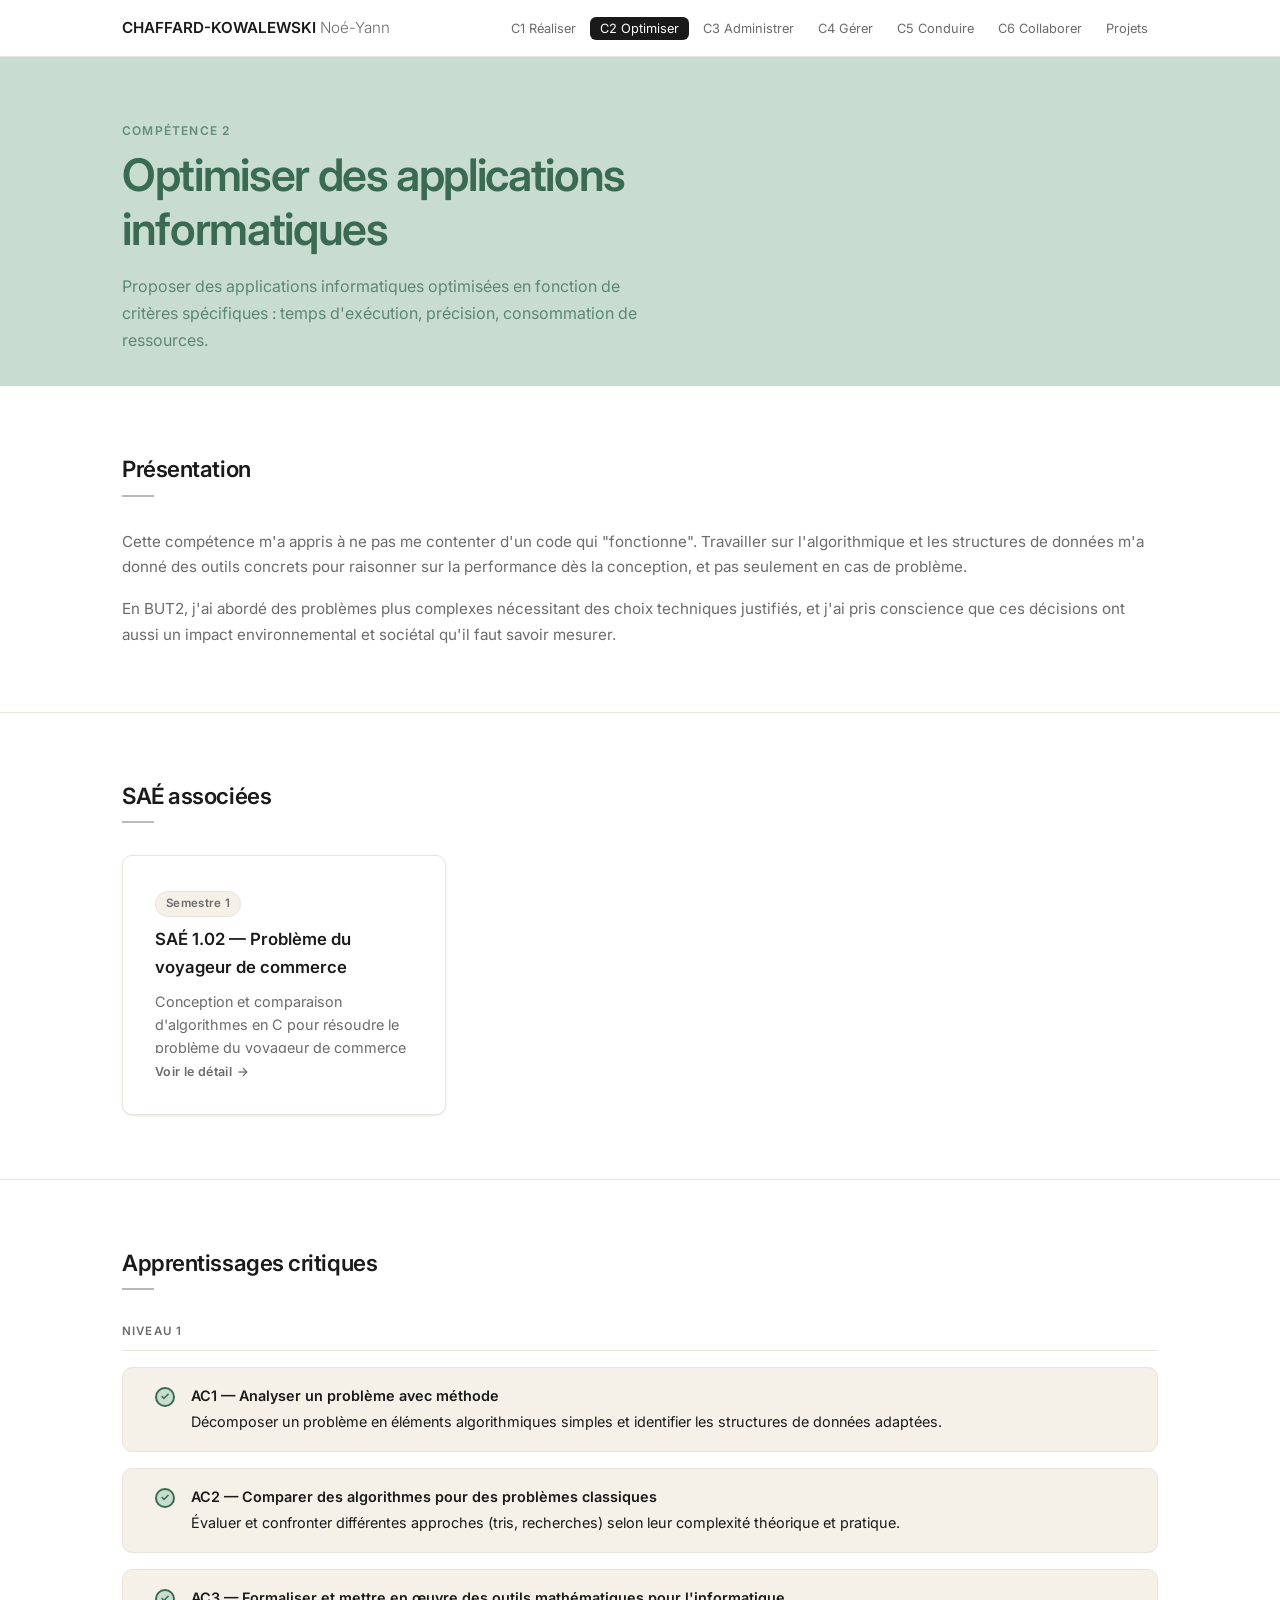
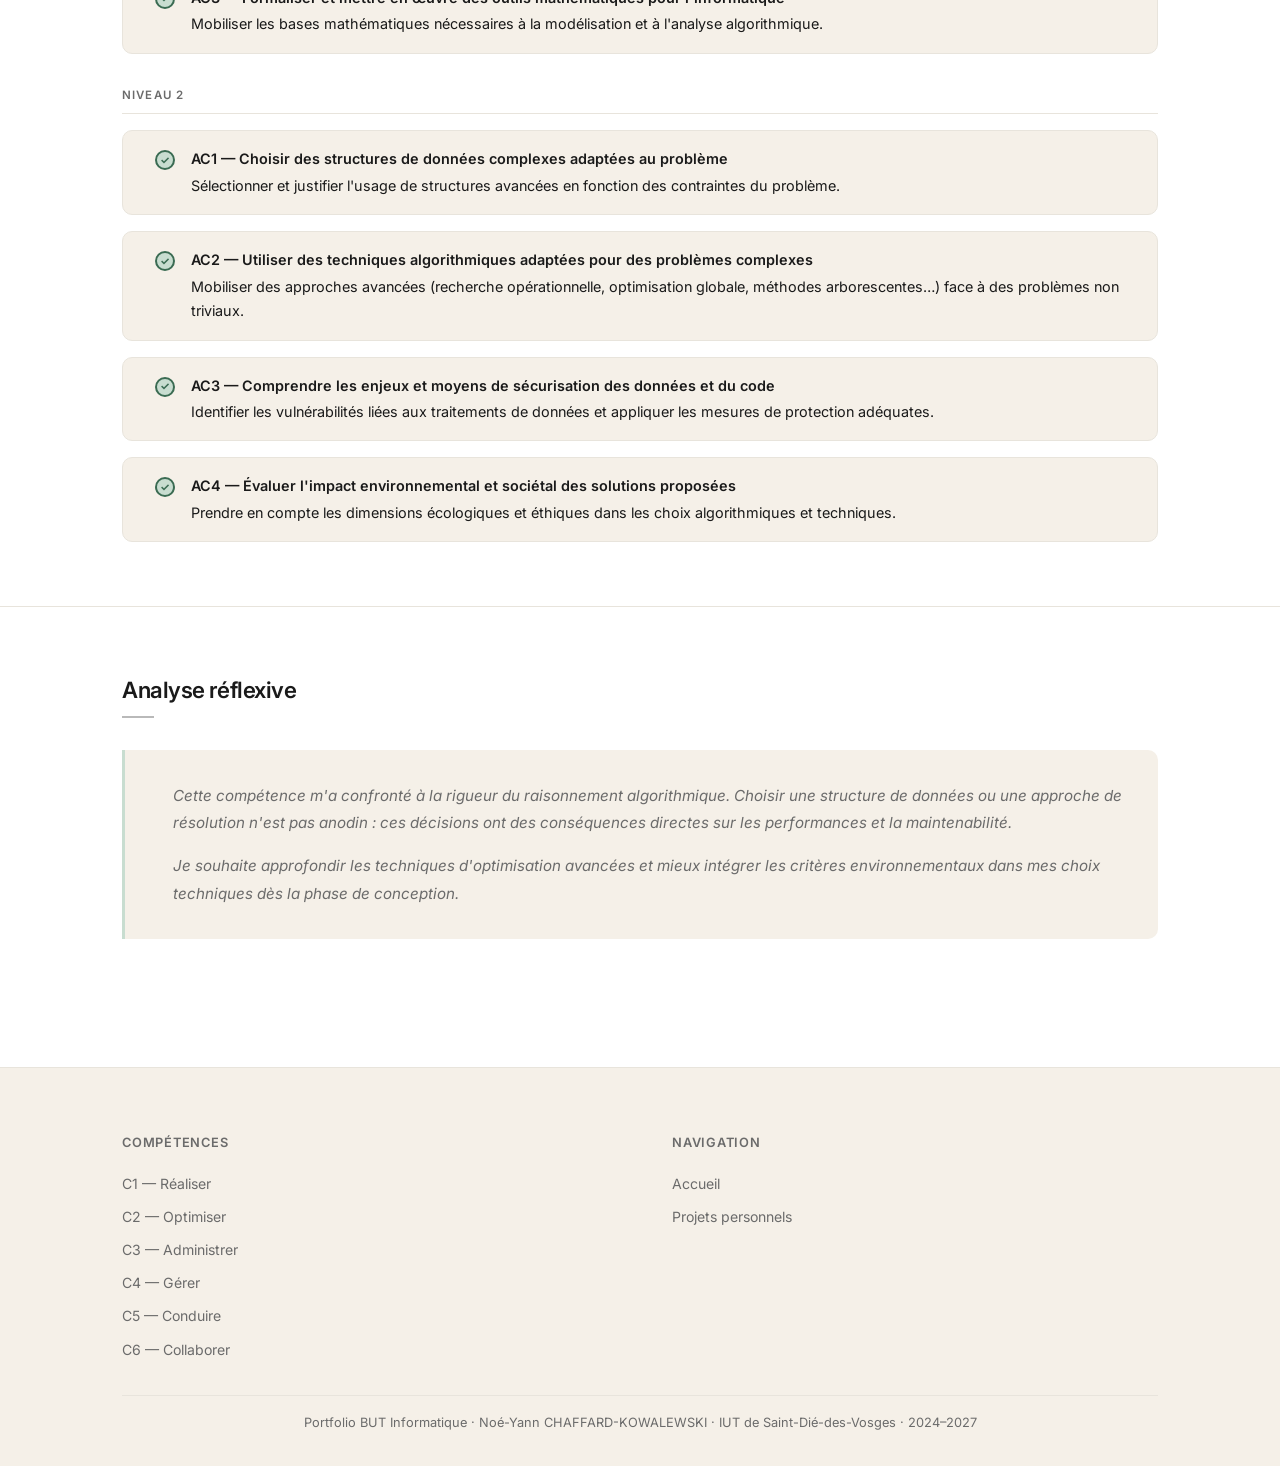
==== c2-optimiser.html @ 978c8ef3 "ajout des fichiers du site" ====
﻿<!DOCTYPE html>
<html lang="fr">
<head>
  <meta charset="UTF-8" />
  <meta name="viewport" content="width=device-width, initial-scale=1.0" />
  <title>C2 — Optimiser · Portfolio BUT Informatique</title>
  <link rel="stylesheet" href="style.css" />
  <style>
    /* Couleurs propres à la compétence 2 — Vert sauge */
    .competence-banner { --banner-color: var(--color-c2); --banner-dark: var(--color-c2-dark); }
    .ac-item__check    { background: var(--color-c2); border-color: var(--color-c2-dark); }
    .ac-item__check::after { color: var(--color-c2-dark); }
    .reflexive-quote   { --quote-color: var(--color-c2); }
  </style>
</head>

<body>

  <!-- ══ NAVBAR ══ -->
  <header>
    <nav class="navbar" aria-label="Navigation principale">
      <div class="container navbar__inner">
        <a href="index.html" class="navbar__logo">CHAFFARD-KOWALEWSKI <span>Noé-Yann</span></a>

        <button class="navbar__toggle" aria-label="Ouvrir le menu" aria-expanded="false">
          <span></span><span></span><span></span>
        </button>

        <ul class="navbar__links" role="list">
          <li><a href="c1-realiser.html">C1 Réaliser</a></li>
          <li><a href="c2-optimiser.html">C2 Optimiser</a></li>
          <li><a href="c3-administrer.html">C3 Administrer</a></li>
          <li><a href="c4-gerer.html">C4 Gérer</a></li>
          <li><a href="c5-conduire.html">C5 Conduire</a></li>
          <li><a href="c6-collaborer.html">C6 Collaborer</a></li>
          <li><a href="projets.html">Projets</a></li>
        </ul>
      </div>
    </nav>
  </header>

  <!-- ══ CONTENU PRINCIPAL ══ -->
  <main class="page-content">

    <!-- ── Bannière ── -->
    <div class="competence-banner">
      <div class="container">
        <p class="competence-banner__label">Compétence 2</p>
        <h1 class="competence-banner__title">Optimiser des applications informatiques</h1>
        <p class="competence-banner__subtitle">
          Proposer des applications informatiques optimisées en fonction de critères
          spécifiques : temps d'exécution, précision, consommation de ressources.
        </p>
      </div>
    </div>

    <!-- ── Présentation ── -->
    <section class="section">
      <div class="container">
        <h2 class="section-title">Présentation</h2>

        <p style="margin-bottom: 1rem; color: var(--color-text-mute); font-size: 0.95rem;">
          Cette compétence m'a appris à ne pas me contenter d'un code qui "fonctionne".
          Travailler sur l'algorithmique et les structures de données m'a donné des outils
          concrets pour raisonner sur la performance dès la conception, et pas seulement
          en cas de problème.
        </p>
        <p style="color: var(--color-text-mute); font-size: 0.95rem;">
          En BUT2, j'ai abordé des problèmes plus complexes nécessitant des choix techniques
          justifiés, et j'ai pris conscience que ces décisions ont aussi un impact
          environnemental et sociétal qu'il faut savoir mesurer.
        </p>
      </div>
    </section>

    <!-- ── SAÉ associées ── -->
    <section class="section">
      <div class="container">
        <h2 class="section-title">SAÉ associées</h2>

        <div class="sae-grid">

          <article class="sae-card"
            data-title="SAÉ 1.02 — Problème du voyageur de commerce"
            data-semester="Semestre 1"
            data-desc="<p>Conception et comparaison d'algorithmes en C pour résoudre le problème du voyageur de commerce : trouver le chemin le plus court passant par huit villes en minimisant distance et consommation d'énergie. Réalisé en binôme.</p>"
            data-detail="<p>La SAÉ demandait d'implémenter deux approches algorithmiques — une version non récursive puis une version récursive — pour résoudre le même problème. Elle mobilisait l'initiation au développement, l'intro architecture, l'intro système ainsi que les maths discrètes et outils fondamentaux pour les formules de calcul de distance. Par manque de temps, les dernières questions n'ont pas pu être traitées de façon exhaustive.</p>"
            data-traces='[{"icon":"💻","title":"Trace 1 — Extrait du code source (C)","desc":"Portion du code implémentant les algorithmes de résolution.","file":"traces/trace-1.02.1.png"},{"icon":"🖥️","title":"Trace 2 — Aperçu de l&apos;exécution","desc":"Capture du terminal montrant le résultat du programme.","file":"traces/trace-1.02.2.png"}]'>
            <div class="sae-card__semester">
              <span class="tag">Semestre 1</span>
            </div>
            <h3 class="sae-card__title">SAÉ 1.02 — Problème du voyageur de commerce</h3>
            <p class="sae-card__desc">
              Conception et comparaison d'algorithmes en C pour résoudre le problème du
              voyageur de commerce : trouver le chemin le plus court passant par huit villes
              en minimisant distance et consommation d'énergie. Réalisé en binôme.
            </p>
            <span class="sae-card__cta" aria-hidden="true">Voir le détail <span class="sae-card__cta-arrow">→</span></span>
          </article>

        </div>
      </div>
    </section>

    <!-- ── Apprentissages critiques ── -->
    <section class="section">
      <div class="container">
        <h2 class="section-title">Apprentissages critiques</h2>

        <!-- ── Niveau 1 ── -->
        <div class="ac-year-block">
          <p class="ac-year-label">Niveau 1</p>
          <ul class="ac-list">

            <li class="ac-item">
              <span class="ac-item__check" aria-hidden="true"></span>
              <div class="ac-item__text">
                <strong>AC1 — Analyser un problème avec méthode</strong>
                Décomposer un problème en éléments algorithmiques simples et identifier les structures de données adaptées.
              </div>
            </li>

            <li class="ac-item">
              <span class="ac-item__check" aria-hidden="true"></span>
              <div class="ac-item__text">
                <strong>AC2 — Comparer des algorithmes pour des problèmes classiques</strong>
                Évaluer et confronter différentes approches (tris, recherches) selon leur complexité théorique et pratique.
              </div>
            </li>

            <li class="ac-item">
              <span class="ac-item__check" aria-hidden="true"></span>
              <div class="ac-item__text">
                <strong>AC3 — Formaliser et mettre en œuvre des outils mathématiques pour l'informatique</strong>
                Mobiliser les bases mathématiques nécessaires à la modélisation et à l'analyse algorithmique.
              </div>
            </li>

          </ul>
        </div>

        <!-- ── Niveau 2 ── -->
        <div class="ac-year-block">
          <p class="ac-year-label">Niveau 2</p>
          <ul class="ac-list">

            <li class="ac-item">
              <span class="ac-item__check" aria-hidden="true"></span>
              <div class="ac-item__text">
                <strong>AC1 — Choisir des structures de données complexes adaptées au problème</strong>
                Sélectionner et justifier l'usage de structures avancées en fonction des contraintes du problème.
              </div>
            </li>

            <li class="ac-item">
              <span class="ac-item__check" aria-hidden="true"></span>
              <div class="ac-item__text">
                <strong>AC2 — Utiliser des techniques algorithmiques adaptées pour des problèmes complexes</strong>
                Mobiliser des approches avancées (recherche opérationnelle, optimisation globale, méthodes arborescentes…) face à des problèmes non triviaux.
              </div>
            </li>

            <li class="ac-item">
              <span class="ac-item__check" aria-hidden="true"></span>
              <div class="ac-item__text">
                <strong>AC3 — Comprendre les enjeux et moyens de sécurisation des données et du code</strong>
                Identifier les vulnérabilités liées aux traitements de données et appliquer les mesures de protection adéquates.
              </div>
            </li>

            <li class="ac-item">
              <span class="ac-item__check" aria-hidden="true"></span>
              <div class="ac-item__text">
                <strong>AC4 — Évaluer l'impact environnemental et sociétal des solutions proposées</strong>
                Prendre en compte les dimensions écologiques et éthiques dans les choix algorithmiques et techniques.
              </div>
            </li>

          </ul>
        </div>
      </div>
    </section>

    <!-- ── Analyse réflexive ── -->
    <section class="section">
      <div class="container">
        <h2 class="section-title">Analyse réflexive</h2>

        <blockquote class="reflexive-quote">
          <p>
            Cette compétence m'a confronté à la rigueur du raisonnement algorithmique.
            Choisir une structure de données ou une approche de résolution n'est pas anodin :
            ces décisions ont des conséquences directes sur les performances et la maintenabilité.
          </p>
          <p>
            Je souhaite approfondir les techniques d'optimisation avancées et mieux intégrer
            les critères environnementaux dans mes choix techniques dès la phase de conception.
          </p>
        </blockquote>
      </div>
    </section>

  </main>

  <!-- ══ FOOTER ══ -->
  <footer class="footer">
    <div class="container">
      <div class="footer__inner">
        <div>
          <p class="footer__block-title">Compétences</p>
          <ul class="footer__links">
            <li><a href="c1-realiser.html">C1 — Réaliser</a></li>
            <li><a href="c2-optimiser.html">C2 — Optimiser</a></li>
            <li><a href="c3-administrer.html">C3 — Administrer</a></li>
            <li><a href="c4-gerer.html">C4 — Gérer</a></li>
            <li><a href="c5-conduire.html">C5 — Conduire</a></li>
            <li><a href="c6-collaborer.html">C6 — Collaborer</a></li>
          </ul>
        </div>
        <div>
          <p class="footer__block-title">Navigation</p>
          <ul class="footer__links">
            <li><a href="index.html">Accueil</a></li>
            <li><a href="projets.html">Projets personnels</a></li>
          </ul>
        </div>
      </div>
      <p class="footer__copy">Portfolio BUT Informatique · Noé-Yann CHAFFARD-KOWALEWSKI · IUT de Saint-Dié-des-Vosges · 2024–2027</p>
    </div>
  </footer>

  <div id="sae-modal-overlay" class="modal-overlay" role="dialog" aria-modal="true" aria-labelledby="modal-title">
    <div class="modal">
      <div class="modal__header">
        <div class="modal__header-text">
          <div class="modal__semester"></div>
          <h2 class="modal__title" id="modal-title"></h2>
        </div>
        <button class="modal__close" aria-label="Fermer">✕</button>
      </div>
      <div class="modal__body">
        <div>
          <p class="modal__section-label">Présentation</p>
          <div class="modal__text modal__desc"></div>
        </div>
        <div>
          <p class="modal__section-label">Détail &amp; contexte</p>
          <div class="modal__text modal__detail"></div>
        </div>
        <hr class="modal__traces-sep" />
        <div>
          <p class="modal__section-label">Traces &amp; réalisations</p>
          <div class="modal__traces"></div>
        </div>
      </div>
    </div>
  </div>

  <script src="main.js"></script>
</body>
</html>
---- style.css ----
/* ============================================================
   PORTFOLIO BUT INFORMATIQUE — Feuille de styles globale
   Importée dans toutes les pages HTML
   ============================================================ */

/* ── Google Fonts ── */
@import url('https://fonts.googleapis.com/css2?family=Inter:wght@300;400;600&display=swap');

/* ── Variables CSS ── */
:root {
  /* Couleurs de base */
  --color-bg:        #FFFFFF;
  --color-bg-soft:   #F5F0E8;
  --color-text:      #1A1A1A;
  --color-text-mute: #6B6B6B;
  --color-border:    #E8E4DC;

  /* Accents pastel par compétence */
  --color-c1: #C8D8E8; /* bleu poudré   — Réaliser     */
  --color-c2: #C8DDD0; /* vert sauge    — Optimiser    */
  --color-c3: #E8D8C8; /* pêche doux    — Administrer  */
  --color-c4: #D8C8E8; /* lavande       — Gérer        */
  --color-c5: #E8E0C8; /* sable chaud   — Conduire     */
  --color-c6: #E8D0D0; /* rose poudré   — Collaborer   */
  --color-proj: #D0E8E4; /* turquoise doux — Projets   */

  /* Variantes foncées pour texte sur pastel */
  --color-c1-dark: #3A5C7A;
  --color-c2-dark: #3A6B52;
  --color-c3-dark: #7A5A3A;
  --color-c4-dark: #5A3A7A;
  --color-c5-dark: #7A6A3A;
  --color-c6-dark: #7A3A3A;
  --color-proj-dark: #2A6B60;

  /* Typographie */
  --font-main: 'Inter', system-ui, sans-serif;
  --font-weight-light:   300;
  --font-weight-regular: 400;
  --font-weight-semi:    600;

  /* Espacements */
  --space-xs:  0.25rem;
  --space-sm:  0.5rem;
  --space-md:  1rem;
  --space-lg:  2rem;
  --space-xl:  4rem;

  /* Effets */
  --radius-sm:  6px;
  --radius-md:  10px;
  --radius-lg:  16px;
  --shadow-sm:  0 1px 3px rgba(0,0,0,0.06), 0 1px 2px rgba(0,0,0,0.04);
  --shadow-md:  0 4px 12px rgba(0,0,0,0.08);
  --shadow-lg:  0 8px 24px rgba(0,0,0,0.10);
  --transition: 0.2s ease;
}

/* ── Reset & base ── */
*, *::before, *::after { box-sizing: border-box; margin: 0; padding: 0; }

html { scroll-behavior: smooth; }

body {
  font-family: var(--font-main);
  font-weight: var(--font-weight-regular);
  font-size: 1rem;
  line-height: 1.7;
  color: var(--color-text);
  background: var(--color-bg);
}

img { display: block; max-width: 100%; }

a { color: inherit; text-decoration: none; }

ul { list-style: none; }

/* ── Utilitaires ── */
.container {
  width: 100%;
  max-width: 1100px;
  margin: 0 auto;
  padding: 0 var(--space-lg);
}

.section {
  padding: var(--space-xl) 0;
}

.section + .section {
  border-top: 1px solid var(--color-border);
}

.section-title {
  font-size: 1.4rem;
  font-weight: var(--font-weight-semi);
  letter-spacing: -0.02em;
  margin-bottom: var(--space-lg);
  color: var(--color-text);
}

.section-title::after {
  content: '';
  display: block;
  width: 32px;
  height: 2px;
  background: currentColor;
  opacity: 0.3;
  margin-top: 6px;
}

.tag {
  display: inline-block;
  padding: 2px 10px;
  border-radius: 20px;
  font-size: 0.72rem;
  font-weight: var(--font-weight-semi);
  letter-spacing: 0.03em;
  background: var(--color-bg-soft);
  color: var(--color-text-mute);
  border: 1px solid var(--color-border);
}

/* ── Fade-in animation (géré aussi par main.js) ── */
@keyframes fadeInUp {
  from { opacity: 0; transform: translateY(16px); }
  to   { opacity: 1; transform: translateY(0); }
}

.page-content {
  animation: fadeInUp 0.3s ease both;
}

/* ============================================================
   NAVBAR (pages compétences / projets)
   ============================================================ */
.navbar {
  position: sticky;
  top: 0;
  z-index: 100;
  background: rgba(255,255,255,0.92);
  backdrop-filter: blur(8px);
  border-bottom: 1px solid var(--color-border);
}

.navbar__inner {
  display: flex;
  align-items: center;
  justify-content: space-between;
  height: 56px;
  gap: var(--space-md);
}

.navbar__logo {
  font-weight: var(--font-weight-semi);
  font-size: 0.95rem;
  white-space: nowrap;
  color: var(--color-text);
  text-decoration: none;
  flex-shrink: 0;
}

.navbar__logo span {
  color: var(--color-text-mute);
  font-weight: var(--font-weight-light);
}

.navbar__links {
  display: flex;
  align-items: center;
  gap: 4px;
  overflow-x: auto;
  scrollbar-width: none;
  flex-wrap: nowrap;
}

.navbar__links::-webkit-scrollbar { display: none; }

.navbar__links a {
  font-size: 0.8rem;
  font-weight: var(--font-weight-regular);
  padding: 4px 10px;
  border-radius: var(--radius-sm);
  color: var(--color-text-mute);
  white-space: nowrap;
  transition: background var(--transition), color var(--transition);
}

.navbar__links a:hover {
  background: var(--color-bg-soft);
  color: var(--color-text);
}

.navbar__links a.active {
  background: var(--color-text);
  color: var(--color-bg);
}

/* ── Hamburger mobile ── */
.navbar__toggle {
  display: none;
  background: none;
  border: none;
  cursor: pointer;
  padding: 4px;
  flex-shrink: 0;
}

.navbar__toggle span {
  display: block;
  width: 20px;
  height: 2px;
  background: var(--color-text);
  margin: 4px 0;
  transition: var(--transition);
}

/* ============================================================
   BANNIÈRE DE COMPÉTENCE
   ============================================================ */
.competence-banner {
  padding: var(--space-xl) 0 var(--space-lg);
  background: var(--banner-color, var(--color-bg-soft));
}

.competence-banner__label {
  font-size: 0.75rem;
  font-weight: var(--font-weight-semi);
  letter-spacing: 0.1em;
  text-transform: uppercase;
  color: var(--banner-dark, var(--color-text-mute));
  margin-bottom: var(--space-sm);
  opacity: 0.7;
}

.competence-banner__title {
  font-size: clamp(1.6rem, 4vw, 2.8rem);
  font-weight: var(--font-weight-semi);
  letter-spacing: -0.03em;
  line-height: 1.2;
  color: var(--banner-dark, var(--color-text));
  max-width: 680px;
}

.competence-banner__subtitle {
  margin-top: var(--space-md);
  font-size: 1rem;
  color: var(--banner-dark, var(--color-text-mute));
  opacity: 0.75;
  max-width: 520px;
}

/* ============================================================
   CARTES SAÉ
   ============================================================ */
.sae-grid {
  display: grid;
  grid-template-columns: repeat(auto-fill, minmax(280px, 1fr));
  gap: var(--space-lg);
}

.sae-card {
  background: var(--color-bg);
  border: 1px solid var(--color-border);
  border-radius: var(--radius-md);
  padding: var(--space-lg);
  box-shadow: var(--shadow-sm);
  transition: box-shadow var(--transition), transform var(--transition);
  display: flex;
  flex-direction: column;
  height: 260px;
}

.sae-card:hover {
  box-shadow: var(--shadow-md);
  transform: translateY(-2px);
}

.sae-card__semester {
  margin-bottom: var(--space-sm);
  flex-shrink: 0;
}

.sae-card__title {
  font-size: 1.05rem;
  font-weight: var(--font-weight-semi);
  margin-bottom: var(--space-sm);
  flex-shrink: 0;
  display: -webkit-box;
  -webkit-line-clamp: 2;
  -webkit-box-orient: vertical;
  overflow: hidden;
}

.sae-card__desc {
  font-size: 0.9rem;
  color: var(--color-text-mute);
  line-height: 1.6;
  flex: 1;
  overflow: hidden;
  display: -webkit-box;
  -webkit-line-clamp: 4;
  -webkit-box-orient: vertical;
}

/* ============================================================
   APPRENTISSAGES CRITIQUES
   ============================================================ */
.ac-year-block {
  display: flex;
  flex-direction: column;
  gap: var(--space-md);
}

.ac-year-block + .ac-year-block {
  margin-top: var(--space-lg);
}

.ac-year-label {
  font-size: 0.72rem;
  font-weight: var(--font-weight-semi);
  letter-spacing: 0.1em;
  text-transform: uppercase;
  color: var(--color-text-mute);
  padding-bottom: var(--space-sm);
  border-bottom: 1px solid var(--color-border);
}

.ac-list {
  display: flex;
  flex-direction: column;
  gap: var(--space-md);
}

.ac-item {
  display: flex;
  align-items: flex-start;
  gap: var(--space-md);
  padding: var(--space-md) var(--space-lg);
  background: var(--color-bg-soft);
  border-radius: var(--radius-md);
  border: 1px solid var(--color-border);
}

.ac-item__check {
  width: 20px;
  height: 20px;
  border-radius: 50%;
  background: var(--check-color, #C8D8E8);
  border: 2px solid var(--check-dark, #3A5C7A);
  flex-shrink: 0;
  margin-top: 3px;
  display: flex;
  align-items: center;
  justify-content: center;
}

.ac-item__check::after {
  content: '✓';
  font-size: 11px;
  color: var(--check-dark, #3A5C7A);
  font-weight: 700;
}

.ac-item__text {
  font-size: 0.9rem;
  color: var(--color-text);
}

.ac-item__text strong {
  display: block;
  font-weight: var(--font-weight-semi);
  margin-bottom: 2px;
}

/* ============================================================
   TRACES & RÉALISATIONS
   ============================================================ */
.traces-grid {
  display: grid;
  grid-template-columns: repeat(auto-fill, minmax(260px, 1fr));
  gap: var(--space-lg);
}

.trace-block {
  border: 1px solid var(--color-border);
  border-radius: var(--radius-md);
  padding: var(--space-lg);
  display: flex;
  flex-direction: column;
  gap: var(--space-sm);
  background: var(--color-bg);
  box-shadow: var(--shadow-sm);
  transition: box-shadow var(--transition), transform var(--transition);
}

.trace-block:hover {
  box-shadow: var(--shadow-md);
  transform: translateY(-2px);
}

.trace-block__icon {
  font-size: 1.6rem;
  line-height: 1;
}

.trace-block__title {
  font-size: 0.95rem;
  font-weight: var(--font-weight-semi);
}

.trace-block__desc {
  font-size: 0.85rem;
  color: var(--color-text-mute);
}

/* ============================================================
   ANALYSE RÉFLEXIVE
   ============================================================ */
.reflexive-quote {
  border-left: 3px solid var(--quote-color, var(--color-border));
  padding: var(--space-lg) var(--space-lg) var(--space-lg) calc(var(--space-lg) + var(--space-md));
  background: var(--color-bg-soft);
  border-radius: 0 var(--radius-md) var(--radius-md) 0;
  font-size: 0.95rem;
  font-style: italic;
  color: var(--color-text-mute);
  line-height: 1.8;
}

.reflexive-quote p + p { margin-top: var(--space-md); }

/* ============================================================
   MODAL SAÉ
   ============================================================ */

/* Overlay sombre derrière la fenêtre */
.modal-overlay {
  position: fixed;
  inset: 0;
  background: rgba(20, 18, 15, 0.55);
  z-index: 200;
  display: flex;
  align-items: center;
  justify-content: center;
  padding: var(--space-lg);
  opacity: 0;
  visibility: hidden;
  transition: opacity 0.25s ease, visibility 0.25s ease;
}

.modal-overlay.is-open {
  opacity: 1;
  visibility: visible;
}

/* Fenêtre modale */
.modal {
  background: var(--color-bg);
  border-radius: var(--radius-lg);
  box-shadow: 0 24px 64px rgba(0,0,0,0.18);
  width: 100%;
  max-width: 620px;
  max-height: 88vh;
  overflow-y: auto;
  display: flex;
  flex-direction: column;
  transform: translateY(20px) scale(0.98);
  transition: transform 0.25s ease;
  scrollbar-width: thin;
  scrollbar-color: var(--color-border) transparent;
}

.modal-overlay.is-open .modal {
  transform: translateY(0) scale(1);
}

/* En-tête modal */
.modal__header {
  padding: var(--space-lg) var(--space-lg) var(--space-md);
  border-bottom: 1px solid var(--color-border);
  display: flex;
  align-items: flex-start;
  justify-content: space-between;
  gap: var(--space-md);
  position: sticky;
  top: 0;
  background: var(--color-bg);
  border-radius: var(--radius-lg) var(--radius-lg) 0 0;
  z-index: 1;
}

.modal__header-text { flex: 1; }

.modal__semester { margin-bottom: 6px; }

.modal__title {
  font-size: 1.1rem;
  font-weight: var(--font-weight-semi);
  letter-spacing: -0.01em;
  line-height: 1.3;
}

.modal__close {
  background: var(--color-bg-soft);
  border: 1px solid var(--color-border);
  border-radius: var(--radius-sm);
  width: 32px;
  height: 32px;
  cursor: pointer;
  display: flex;
  align-items: center;
  justify-content: center;
  flex-shrink: 0;
  font-size: 1rem;
  color: var(--color-text-mute);
  transition: background var(--transition), color var(--transition);
  line-height: 1;
}

.modal__close:hover {
  background: var(--color-text);
  color: var(--color-bg);
  border-color: var(--color-text);
}

/* Corps modal */
.modal__body {
  padding: var(--space-lg);
  display: flex;
  flex-direction: column;
  gap: var(--space-lg);
}

.modal__section-label {
  font-size: 0.72rem;
  font-weight: var(--font-weight-semi);
  letter-spacing: 0.08em;
  text-transform: uppercase;
  color: var(--color-text-mute);
  margin-bottom: var(--space-sm);
}

.modal__text {
  font-size: 0.92rem;
  color: var(--color-text-mute);
  line-height: 1.75;
}

.modal__text p + p { margin-top: 0.75rem; }

/* Séparateur traces */
.modal__traces-sep {
  border: none;
  border-top: 1px solid var(--color-border);
  margin: 0;
}

/* Grille de traces dans la modal */
.modal__traces {
  display: flex;
  flex-direction: column;
  gap: var(--space-md);
}

.modal__trace-item {
  display: flex;
  align-items: flex-start;
  gap: var(--space-md);
  padding: var(--space-md);
  background: var(--color-bg-soft);
  border: 1px solid var(--color-border);
  border-radius: var(--radius-md);
}

.modal__trace-item--link {
  cursor: pointer;
  transition: background var(--transition), border-color var(--transition);
}

.modal__trace-item--link:hover {
  background: var(--color-bg);
  border-color: var(--color-text-mute);
}

.modal__trace-open {
  font-size: 0.75rem;
  opacity: 0.5;
  margin-left: 4px;
}

.modal__trace-icon {
  font-size: 1.3rem;
  line-height: 1;
  flex-shrink: 0;
  margin-top: 2px;
}

.modal__trace-body {}

.modal__trace-title {
  font-size: 0.88rem;
  font-weight: var(--font-weight-semi);
  margin-bottom: 3px;
}

.modal__trace-desc {
  font-size: 0.83rem;
  color: var(--color-text-mute);
  line-height: 1.6;
}

/* Indicateur "cliquable" sur les cartes SAÉ */
.sae-card {
  cursor: pointer;
}

.sae-card__cta {
  display: inline-flex;
  align-items: center;
  gap: 5px;
  margin-top: auto;
  padding-top: var(--space-sm);
  flex-shrink: 0;
  font-size: 0.78rem;
  font-weight: var(--font-weight-semi);
  color: var(--color-text-mute);
  letter-spacing: 0.03em;
  transition: color var(--transition);
}

.sae-card:hover .sae-card__cta {
  color: var(--color-text);
}

.sae-card__cta-arrow {
  transition: transform var(--transition);
}

.sae-card:hover .sae-card__cta-arrow {
  transform: translateX(3px);
}

/* ============================================================
   FOOTER
   ============================================================ */
.footer {
  background: var(--color-bg-soft);
  border-top: 1px solid var(--color-border);
  padding: var(--space-xl) 0 var(--space-lg);
  margin-top: var(--space-xl);
}

.footer__inner {
  display: grid;
  grid-template-columns: 1fr 1fr;
  gap: var(--space-xl);
  margin-bottom: var(--space-lg);
}

.footer__block-title {
  font-size: 0.8rem;
  font-weight: var(--font-weight-semi);
  letter-spacing: 0.06em;
  text-transform: uppercase;
  color: var(--color-text-mute);
  margin-bottom: var(--space-md);
}

.footer__links {
  display: flex;
  flex-direction: column;
  gap: 6px;
}

.footer__links a {
  font-size: 0.88rem;
  color: var(--color-text-mute);
  transition: color var(--transition);
}

.footer__links a:hover { color: var(--color-text); }

.footer__copy {
  font-size: 0.8rem;
  color: var(--color-text-mute);
  border-top: 1px solid var(--color-border);
  padding-top: var(--space-md);
  text-align: center;
}

/* ============================================================
   PAGE D'ACCUEIL — Hero
   ============================================================ */
.hero {
  min-height: 100svh;
  display: flex;
  flex-direction: column;
  align-items: center;
  text-align: center;
  /* Pas de justify-content : les 3 zones gèrent leur propre position */
}

/* Zone HAUT */
.hero__top {
  display: flex;
  flex-direction: column;
  align-items: center;
  padding-top: 3rem;
  padding-left: var(--space-lg);
  padding-right: var(--space-lg);
}

.hero__eyebrow {
  font-size: 0.75rem;
  font-weight: var(--font-weight-semi);
  letter-spacing: 0.1em;
  text-transform: uppercase;
  color: var(--color-text-mute);
}

.hero__eyebrow-line {
  width: 120px;
  height: 1px;
  background: #E0D8CC;
  border: none;
  margin: 0.75rem auto 0;
}

/* Zone CENTRE */
.hero__center {
  flex: 1;
  display: flex;
  flex-direction: column;
  align-items: center;
  justify-content: center;
  padding: 0 var(--space-lg);
  gap: 0;
}

.hero__firstname {
  font-size: 4rem;
  font-weight: var(--font-weight-semi);
  letter-spacing: -0.03em;
  line-height: 1;
  color: var(--color-text);
}

.hero__subtitle {
  margin-top: 1rem;
  font-size: 1.05rem;
  font-weight: var(--font-weight-light);
  color: #666;
  letter-spacing: 0.02em;
}

/* Zone BAS */
.hero__bottom {
  display: flex;
  flex-direction: column;
  align-items: center;
  gap: 8px;
  padding-bottom: 2.5rem;
  padding-left: var(--space-lg);
  padding-right: var(--space-lg);
}

.hero__scroll {
  font-size: 1rem;
  color: var(--color-text-mute);
  letter-spacing: 0.15em;
  text-transform: uppercase;
  cursor: pointer;
}

.hero__scroll-arrow {
  font-size: 1.2rem;
  color: var(--color-text-mute);
  animation: bounce-arrow 1.8s ease-in-out infinite;
}

@keyframes bounce-arrow {
  0%, 100% { transform: translateY(0); }
  50%       { transform: translateY(5px); }
}

/* Filigrane */
.hero-watermark {
  position: absolute;
  top: 50%;
  left: 50%;
  transform: translateX(-50%) translateY(-50%);
  font-size: calc(100vw / 13.5);
  font-weight: 900;
  letter-spacing: -0.02em;
  color: #E8E0D0;
  opacity: 0.5;
  display: block;
  white-space: nowrap;
  overflow: hidden;
  max-width: 100vw;
  user-select: none;
  pointer-events: none;
  z-index: 0;
}

/* ============================================================
   PAGE D'ACCUEIL — Grille de navigation
   ============================================================ */
.nav-grid-section {
  background: var(--color-bg-soft);
  padding: var(--space-xl) 0;
}

.nav-grid {
  display: grid;
  grid-template-columns: repeat(3, 1fr);
  gap: var(--space-md);
}

.nav-card {
  background: var(--color-bg);
  border: 1px solid var(--color-border);
  border-radius: var(--radius-lg);
  padding: var(--space-lg);
  display: flex;
  flex-direction: column;
  gap: var(--space-sm);
  cursor: pointer;
  transition:
    box-shadow var(--transition),
    transform var(--transition),
    border-color var(--transition);
  text-decoration: none;
  color: var(--color-text);
}

.nav-card:hover {
  box-shadow: var(--shadow-lg);
  transform: translateY(-4px);
  border-color: transparent;
}

.nav-card--c1 { --card-accent: var(--color-c1); }
.nav-card--c2 { --card-accent: var(--color-c2); }
.nav-card--c3 { --card-accent: var(--color-c3); }
.nav-card--c4 { --card-accent: var(--color-c4); }
.nav-card--c5 { --card-accent: var(--color-c5); }
.nav-card--c6 { --card-accent: var(--color-c6); }
.nav-card--proj { --card-accent: var(--color-proj); }
.nav-card--placeholder { --card-accent: var(--color-bg-soft); cursor: default; }

.nav-card__icon-wrap {
  width: 48px;
  height: 48px;
  border-radius: var(--radius-md);
  background: var(--card-accent, var(--color-bg-soft));
  display: flex;
  align-items: center;
  justify-content: center;
  font-size: 1.4rem;
  transition: transform var(--transition);
}

.nav-card__icon-wrap svg {
  width: 22px;
  height: 22px;
  stroke: currentColor;
  stroke-width: 1.75;
  fill: none;
  color: var(--color-text-mute);
}

.nav-card:hover .nav-card__icon-wrap {
  transform: scale(1.08);
}

.nav-card__number {
  font-size: 0.72rem;
  font-weight: var(--font-weight-semi);
  letter-spacing: 0.06em;
  text-transform: uppercase;
  color: var(--color-text-mute);
}

.nav-card__title {
  font-size: 0.95rem;
  font-weight: var(--font-weight-semi);
  line-height: 1.3;
}

.nav-card__desc {
  font-size: 0.8rem;
  color: var(--color-text-mute);
  line-height: 1.5;
}

/* ============================================================
   PAGE PROJETS
   ============================================================ */
.projects-header {
  padding: var(--space-xl) 0 var(--space-lg);
}

.projects-header__title {
  font-size: clamp(1.8rem, 4vw, 3rem);
  font-weight: var(--font-weight-semi);
  letter-spacing: -0.03em;
}

.projects-header__subtitle {
  margin-top: var(--space-sm);
  font-size: 1rem;
  color: var(--color-text-mute);
}

.projects-grid {
  display: grid;
  grid-template-columns: repeat(auto-fill, minmax(260px, 1fr));
  gap: var(--space-lg);
}

.project-card {
  border: 1px solid var(--color-border);
  border-radius: var(--radius-lg);
  overflow: hidden;
  background: var(--color-bg);
  box-shadow: var(--shadow-sm);
  transition: box-shadow var(--transition), transform var(--transition);
  display: flex;
  flex-direction: column;
}

.project-card:hover {
  box-shadow: var(--shadow-lg);
  transform: translateY(-3px);
}

.project-card__thumb {
  height: 140px;
  display: flex;
  align-items: center;
  justify-content: center;
  font-size: 2.2rem;
}

.project-card__body {
  padding: var(--space-lg);
  display: flex;
  flex-direction: column;
  gap: var(--space-sm);
  flex: 1;
}

.project-card__tags {
  display: flex;
  flex-wrap: wrap;
  gap: 4px;
}

.project-card__title {
  font-size: 1rem;
  font-weight: var(--font-weight-semi);
}

.project-card__desc {
  font-size: 0.85rem;
  color: var(--color-text-mute);
  line-height: 1.6;
  flex: 1;
}

.btn {
  display: inline-block;
  padding: 7px 16px;
  border-radius: var(--radius-sm);
  font-size: 0.82rem;
  font-weight: var(--font-weight-semi);
  border: 1px solid var(--color-border);
  cursor: pointer;
  transition: background var(--transition), color var(--transition);
  background: var(--color-bg-soft);
  color: var(--color-text-mute);
  align-self: flex-start;
}

.btn:hover { background: var(--color-text); color: var(--color-bg); }

.btn--disabled {
  opacity: 0.45;
  pointer-events: none;
}

/* Carte "En cours" mise en avant */
.project-featured {
  border-color: var(--color-c2);
  background: linear-gradient(135deg, #f9fdfb 0%, #edf5f0 100%);
}

.project-featured .project-card__thumb {
  background: var(--color-c2);
}

.badge-wip {
  display: inline-flex;
  align-items: center;
  gap: 5px;
  padding: 3px 10px;
  border-radius: 20px;
  font-size: 0.72rem;
  font-weight: var(--font-weight-semi);
  background: var(--color-c2);
  color: var(--color-c2-dark);
}

.badge-wip::before {
  content: '';
  width: 6px;
  height: 6px;
  border-radius: 50%;
  background: var(--color-c2-dark);
  animation: pulse 1.5s ease-in-out infinite;
}

@keyframes pulse {
  0%, 100% { opacity: 1; }
  50%       { opacity: 0.3; }
}

/* ============================================================
   RESPONSIVE
   ============================================================ */

/* Tablette */
@media (max-width: 768px) {
  .container { padding: 0 var(--space-md); }

  .nav-grid {
    grid-template-columns: repeat(2, 1fr);
  }

  .footer__inner {
    grid-template-columns: 1fr;
    gap: var(--space-lg);
  }

  .navbar__links {
    display: none;
    position: absolute;
    top: 56px;
    left: 0;
    right: 0;
    background: var(--color-bg);
    border-bottom: 1px solid var(--color-border);
    padding: var(--space-sm) var(--space-md);
    flex-direction: column;
    align-items: stretch;
    gap: 2px;
  }

  .navbar__links.open { display: flex; }
  .navbar__toggle { display: block; }

  .navbar {
    position: relative;
  }

  .sae-grid { grid-template-columns: 1fr; }
  .traces-grid { grid-template-columns: 1fr; }
}

/* Mobile */
@media (max-width: 480px) {
  .nav-grid {
    grid-template-columns: 1fr;
  }

  .projects-grid {
    grid-template-columns: 1fr;
  }
}
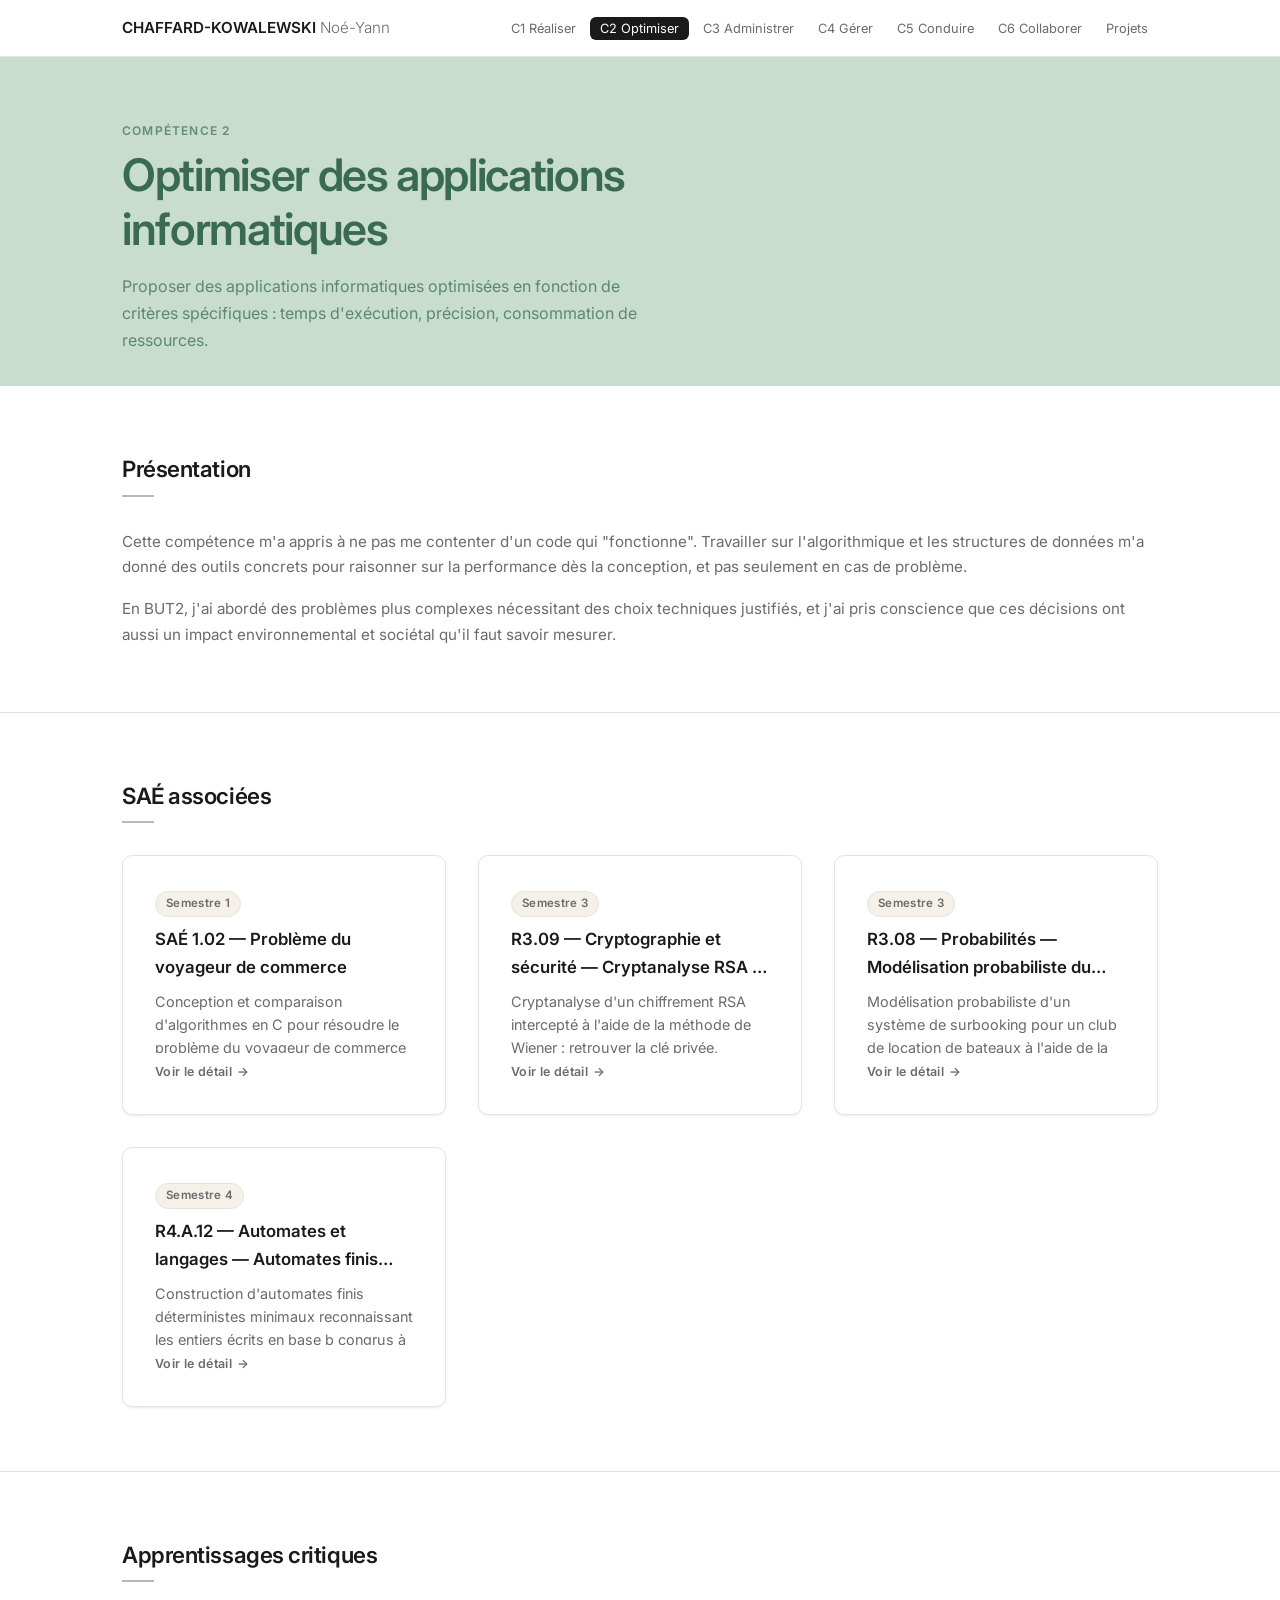
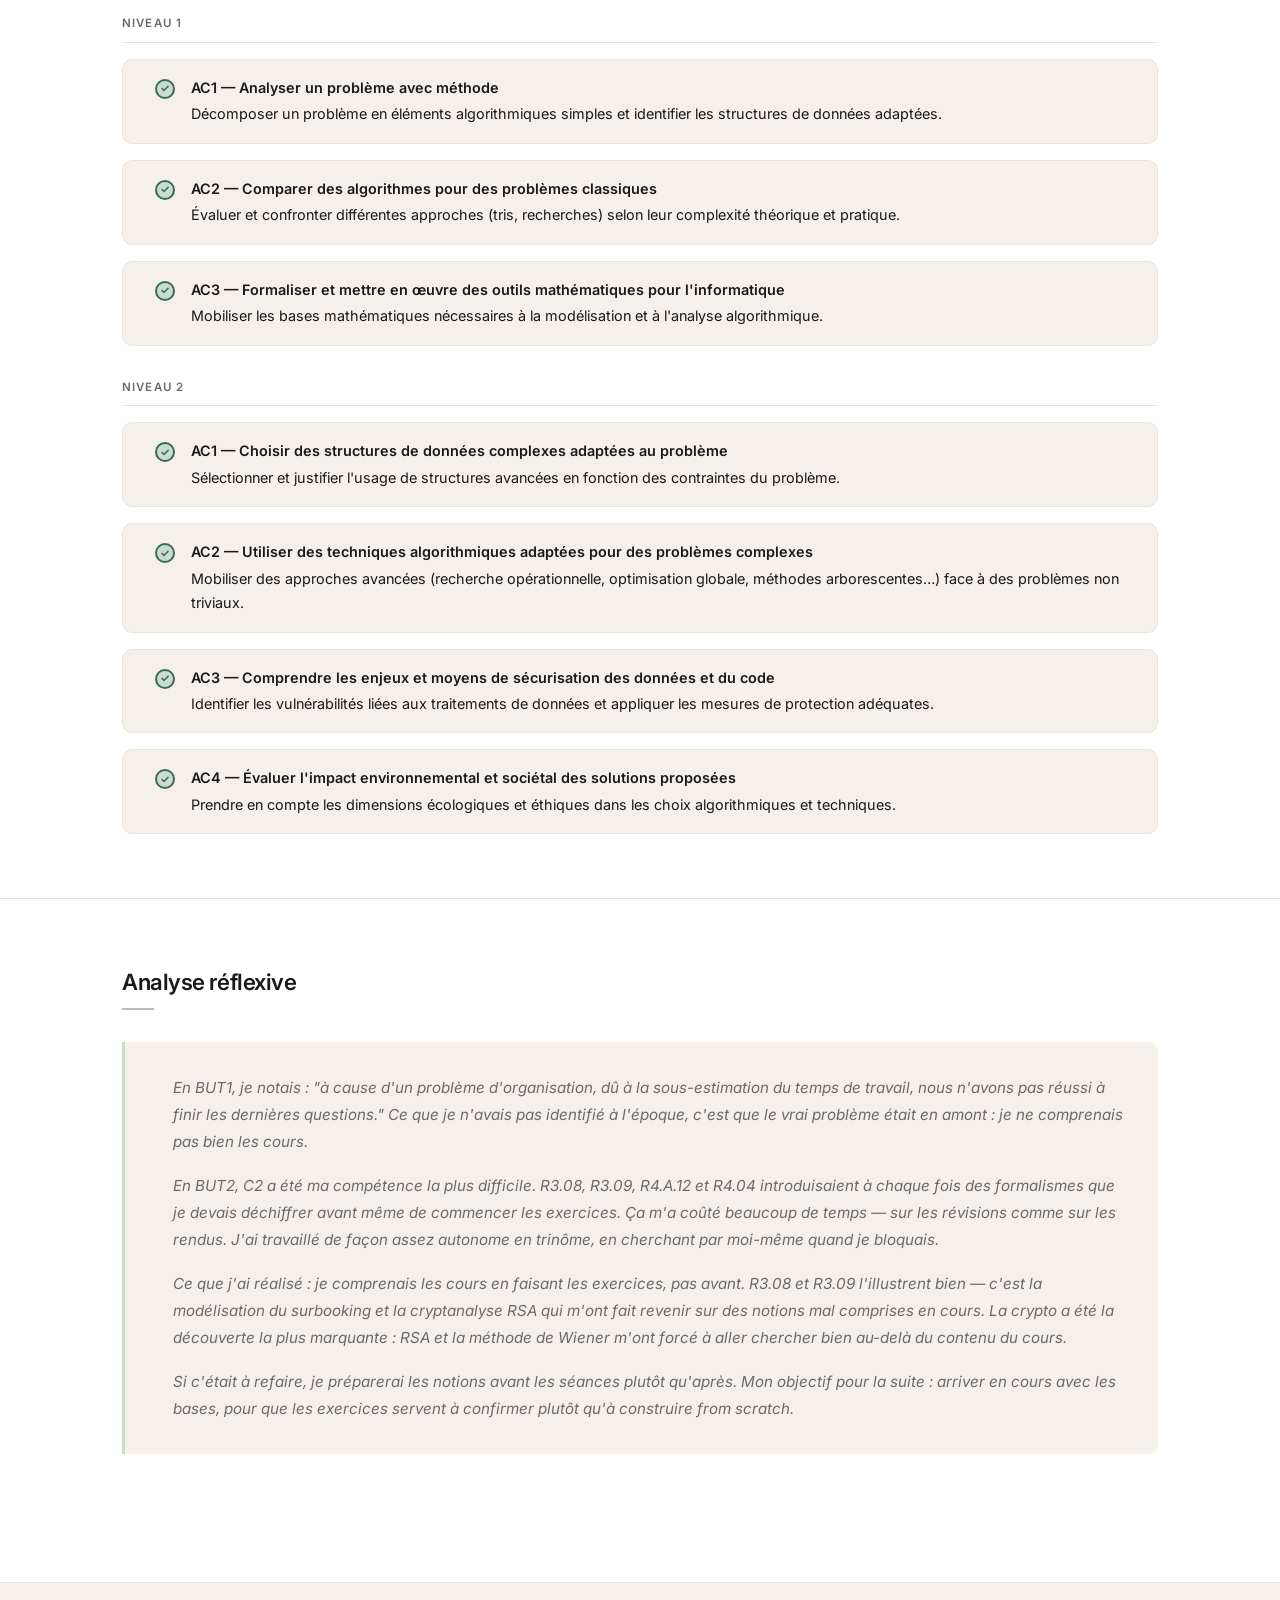
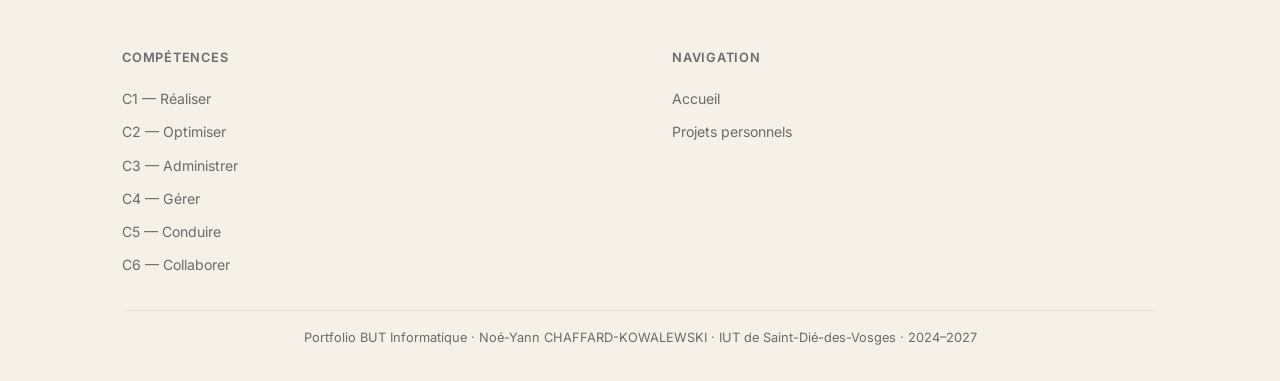
==== commit 1f133daa: "c2" ====
--- a/c2-optimiser.html
+++ b/c2-optimiser.html
@@ -98,6 +98,61 @@
             <span class="sae-card__cta" aria-hidden="true">Voir le détail <span class="sae-card__cta-arrow">→</span></span>
           </article>
 
+          <article class="sae-card"
+            data-title="R3.09 — Cryptographie et sécurité — Cryptanalyse RSA — Méthode de Wiener"
+            data-semester="Semestre 3"
+            data-desc="<p>Cryptanalyse d'un chiffrement RSA intercepté à l'aide de la méthode de Wiener : retrouver la clé privée, factoriser le module et déchiffrer un message chiffré via le développement en fractions continues. Réalisé en trinôme, avec rendu d'un rapport PDF détaillant la démarche.</p>"
+            data-detail="<p>L'exercice partait d'une clé publique (c, n) et d'un message chiffré interceptés dans le contexte d'une élection sécurisée par RSA. Il s'agissait d'appliquer la méthode de Wiener : développer c/n en fractions continues, calculer les réduites, déterminer la clé privée d via la relation de Bézout (cd − km = 1), factoriser n = pq, puis déchiffrer le message. Deux jeux de données étaient à traiter. La ressource mobilisée était R3.09 Cryptographie et sécurité, qui ancre directement cet exercice dans l'AC3 du niveau 2 de C2 : comprendre les enjeux et moyens de sécurisation des données.</p>"
+            data-traces='[{"icon":"🔐","title":"Trace 1 — Tableau des convergents (fractions continues)","desc":"Extrait du rapport montrant le développement en fractions continues de c/n et le tableau des convergents permettant d&apos;identifier la clé privée d.","file":"traces/trace-s3-c2-1.png"}]'>
+            <div class="sae-card__semester">
+              <span class="tag">Semestre 3</span>
+            </div>
+            <h3 class="sae-card__title">R3.09 — Cryptographie et sécurité — Cryptanalyse RSA — Méthode de Wiener</h3>
+            <p class="sae-card__desc">
+              Cryptanalyse d'un chiffrement RSA intercepté à l'aide de la méthode de Wiener : retrouver
+              la clé privée, factoriser le module et déchiffrer un message chiffré via le développement
+              en fractions continues. Réalisé en trinôme, avec rendu d'un rapport PDF détaillant la démarche.
+            </p>
+            <span class="sae-card__cta" aria-hidden="true">Voir le détail <span class="sae-card__cta-arrow">→</span></span>
+          </article>
+
+          <article class="sae-card"
+            data-title="R3.08 — Probabilités — Modélisation probabiliste du surbooking"
+            data-semester="Semestre 3"
+            data-desc="<p>Modélisation probabiliste d'un système de surbooking pour un club de location de bateaux à l'aide de la loi binomiale puis de l'approximation normale. Calcul du nombre optimal de réservations maximisant la recette moyenne. Réalisé en trinôme avec rendu d'un rapport PDF.</p>"
+            data-detail="<p>L'exercice modélisait le comportement aléatoire des clients d'un club nautique (présence/absence) via une loi binomiale B(n,p). Deux parties : sans surbooking d'abord (calcul de probabilités, espérance, recette moyenne), puis avec surbooking (optimisation du nombre de réservations n₀ maximisant E(Rn), avec contraintes de remboursement t et dédommagement d). La deuxième partie mobilisait l'approximation normale avec correction de continuité. Deux jeux de données étaient à traiter (m=25/p=0,88 et m=105/p=0,93). La ressource mobilisée était R3.08 Probabilités, qui ancre cet exercice dans l'AC2 du niveau 2 de C2 : utiliser des techniques algorithmiques adaptées pour des problèmes complexes.</p>"
+            data-traces='[{"icon":"📈","title":"Trace 1 — Graphique E(Rn)","desc":"Graphique de l&apos;évolution de la recette moyenne espérée E(Rn) en fonction du nombre de réservations n, illustrant l&apos;optimum de surbooking n₀.","file":"traces/trace-s3-c2-2.png"}]'>
+            <div class="sae-card__semester">
+              <span class="tag">Semestre 3</span>
+            </div>
+            <h3 class="sae-card__title">R3.08 — Probabilités — Modélisation probabiliste du surbooking</h3>
+            <p class="sae-card__desc">
+              Modélisation probabiliste d'un système de surbooking pour un club de location de bateaux
+              à l'aide de la loi binomiale puis de l'approximation normale. Calcul du nombre optimal
+              de réservations maximisant la recette moyenne. Réalisé en trinôme avec rendu d'un rapport PDF.
+            </p>
+            <span class="sae-card__cta" aria-hidden="true">Voir le détail <span class="sae-card__cta-arrow">→</span></span>
+          </article>
+
+          <article class="sae-card"
+            data-title="R4.A.12 — Automates et langages — Automates finis déterministes minimaux"
+            data-semester="Semestre 4"
+            data-desc="<p>Construction d'automates finis déterministes minimaux reconnaissant les entiers écrits en base b congrus à k modulo n. Vérification de la minimalité par la méthode de Nerode et représentation graphique. Réalisé en trinôme (groupe 9, jeux de données b=6/n=2/k=0 et b=2/n=3/k=2).</p>"
+            data-detail="<p>L'exercice demandait de construire, pour deux jeux de paramètres (b,n,k), un automate fini déterministe minimal reconnaissant les entiers x en base b vérifiant x ≡ k (mod n). La table de transitions était construite à partir de la formule générale δ(r,c) = b×r + c mod n. La minimalité de l'automate était ensuite vérifiée par la méthode de Nerode : construction du tableau de partition, détermination des classes d'équivalence et renommage des états. Le langage reconnu était déterminé par la méthode du départ. La ressource mobilisée était R4.A.12 Automates et langages, ancrant cet exercice dans l'AC1 et AC2 du niveau 2 de C2.</p>"
+            data-traces='[{"icon":"🔄","title":"Trace 1 — Méthode de Nerode","desc":"Tableau de la méthode de Nerode montrant la partition des états et la vérification de la minimalité de l&apos;automate construit.","file":"traces/trace-s4-c2-2.png"}]'>
+            <div class="sae-card__semester">
+              <span class="tag">Semestre 4</span>
+            </div>
+            <h3 class="sae-card__title">R4.A.12 — Automates et langages — Automates finis déterministes minimaux</h3>
+            <p class="sae-card__desc">
+              Construction d'automates finis déterministes minimaux reconnaissant les entiers écrits
+              en base b congrus à k modulo n. Vérification de la minimalité par la méthode de Nerode
+              et représentation graphique. Réalisé en trinôme (groupe 9, jeux de données b=6/n=2/k=0
+              et b=2/n=3/k=2).
+            </p>
+            <span class="sae-card__cta" aria-hidden="true">Voir le détail <span class="sae-card__cta-arrow">→</span></span>
+          </article>
+
         </div>
       </div>
     </section>
@@ -188,13 +243,29 @@
 
         <blockquote class="reflexive-quote">
           <p>
-            Cette compétence m'a confronté à la rigueur du raisonnement algorithmique.
-            Choisir une structure de données ou une approche de résolution n'est pas anodin :
-            ces décisions ont des conséquences directes sur les performances et la maintenabilité.
+            En BUT1, je notais : <em>"à cause d'un problème d'organisation, dû à la sous-estimation
+            du temps de travail, nous n'avons pas réussi à finir les dernières questions."</em> Ce que
+            je n'avais pas identifié à l'époque, c'est que le vrai problème était en amont : je ne
+            comprenais pas bien les cours.
           </p>
           <p>
-            Je souhaite approfondir les techniques d'optimisation avancées et mieux intégrer
-            les critères environnementaux dans mes choix techniques dès la phase de conception.
+            En BUT2, C2 a été ma compétence la plus difficile. R3.08, R3.09, R4.A.12 et R4.04
+            introduisaient à chaque fois des formalismes que je devais déchiffrer avant même de
+            commencer les exercices. Ça m'a coûté beaucoup de temps — sur les révisions comme sur
+            les rendus. J'ai travaillé de façon assez autonome en trinôme, en cherchant par moi-même
+            quand je bloquais.
+          </p>
+          <p>
+            Ce que j'ai réalisé : je comprenais les cours en faisant les exercices, pas avant. R3.08
+            et R3.09 l'illustrent bien — c'est la modélisation du surbooking et la cryptanalyse RSA
+            qui m'ont fait revenir sur des notions mal comprises en cours. La crypto a été la
+            découverte la plus marquante : RSA et la méthode de Wiener m'ont forcé à aller chercher
+            bien au-delà du contenu du cours.
+          </p>
+          <p>
+            Si c'était à refaire, je préparerai les notions avant les séances plutôt qu'après. Mon
+            objectif pour la suite : arriver en cours avec les bases, pour que les exercices servent
+            à confirmer plutôt qu'à construire from scratch.
           </p>
         </blockquote>
       </div>
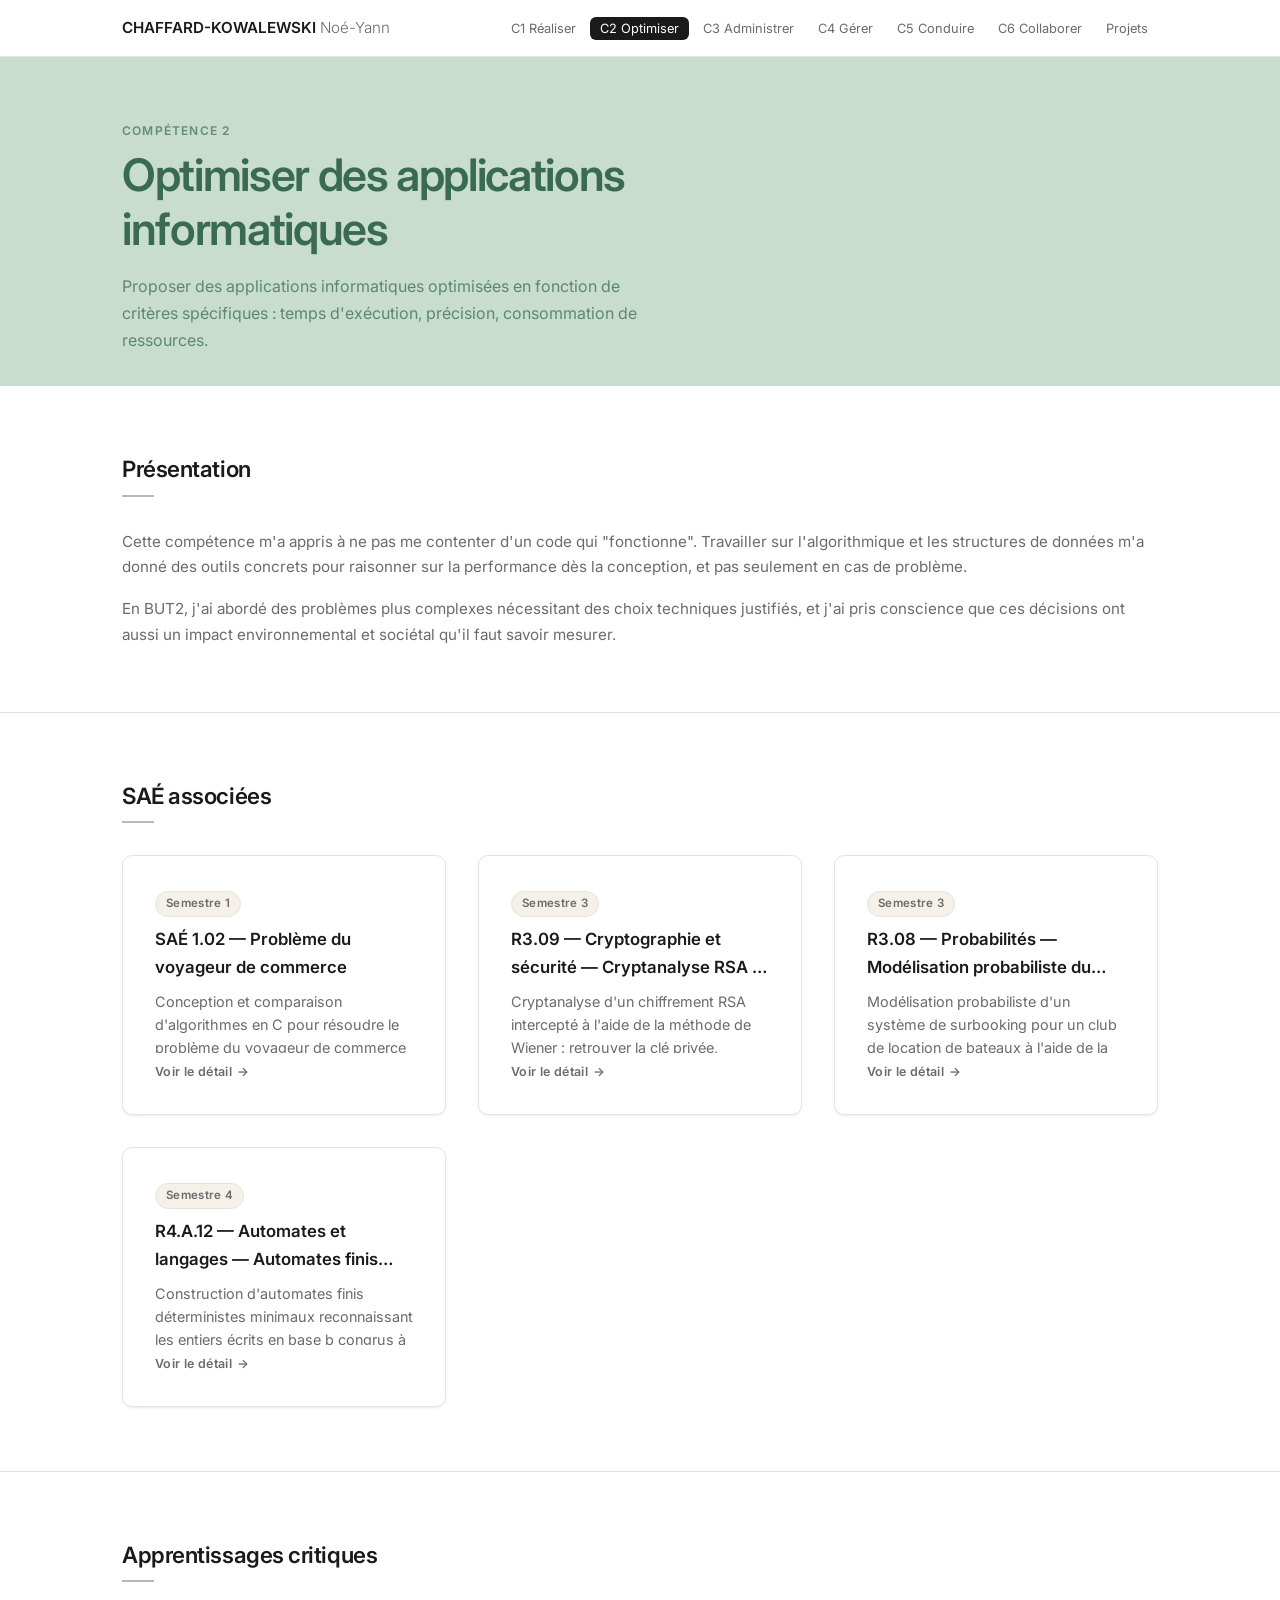
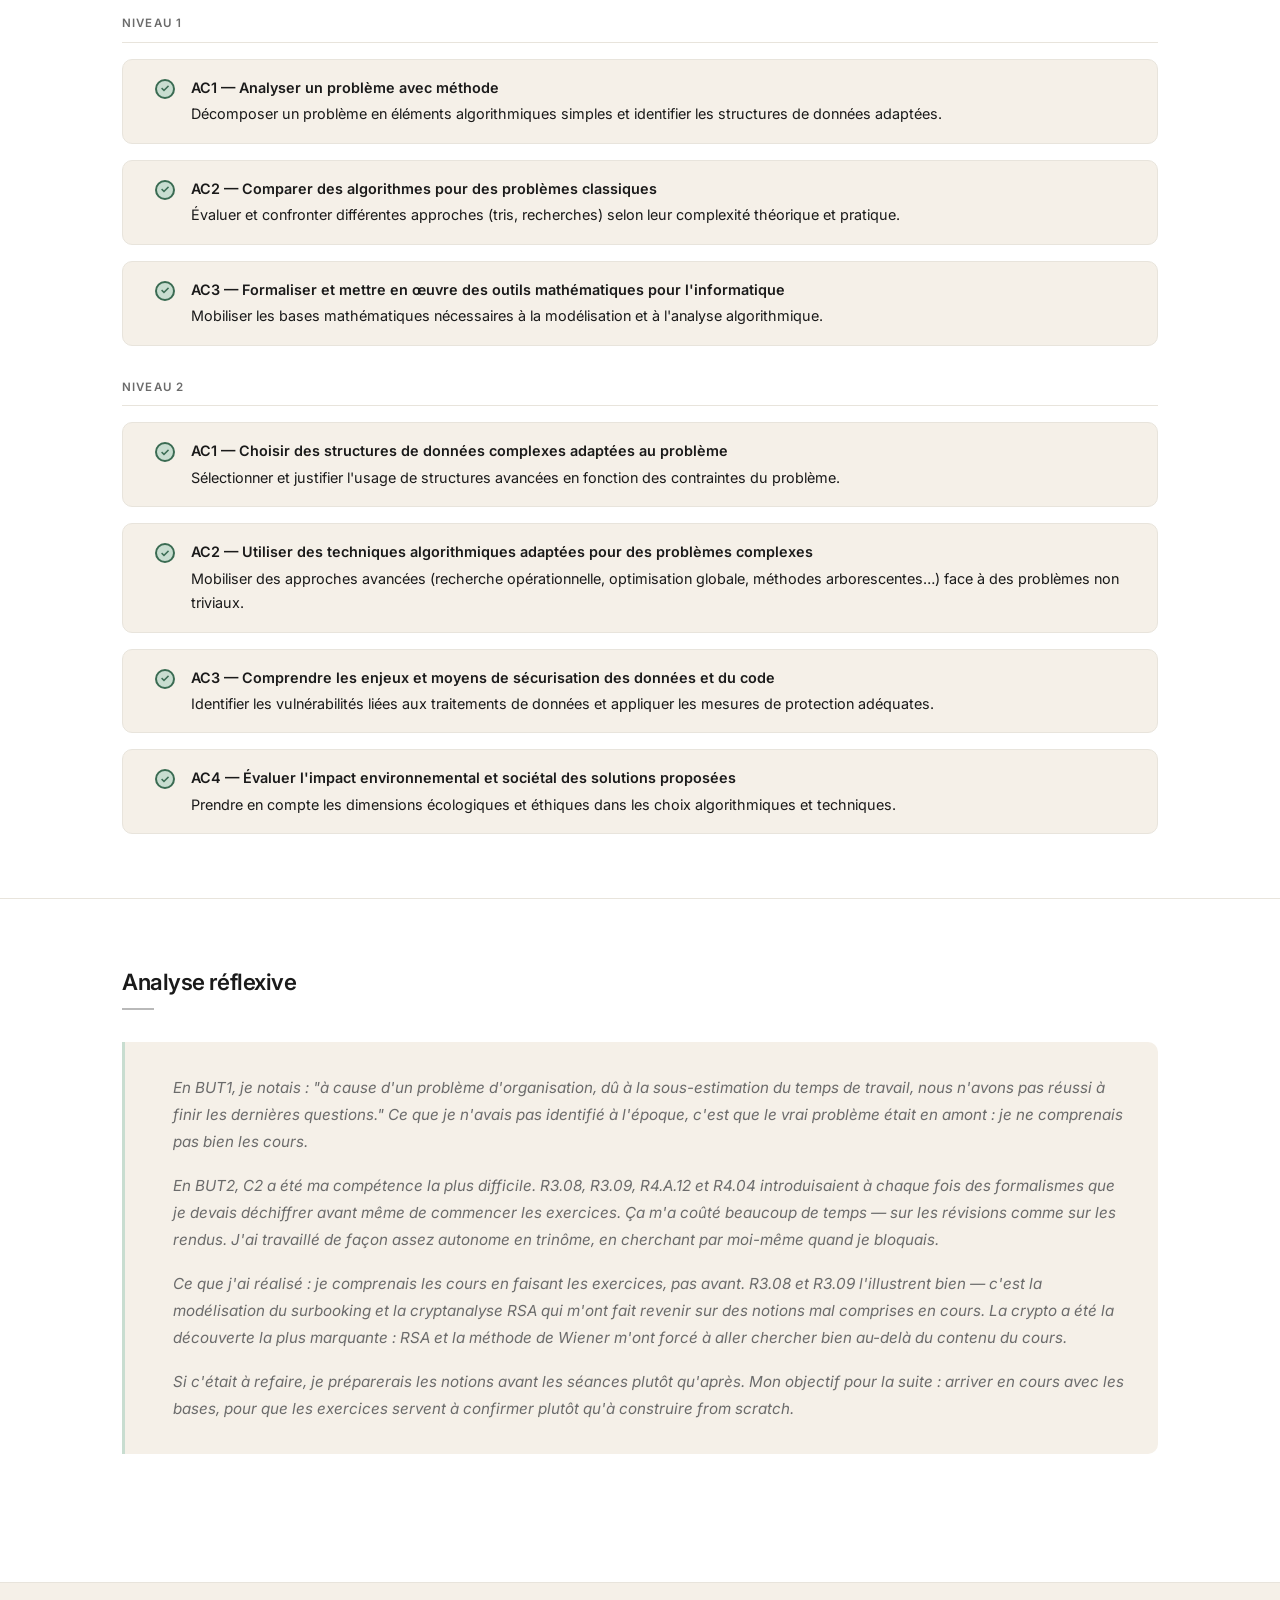
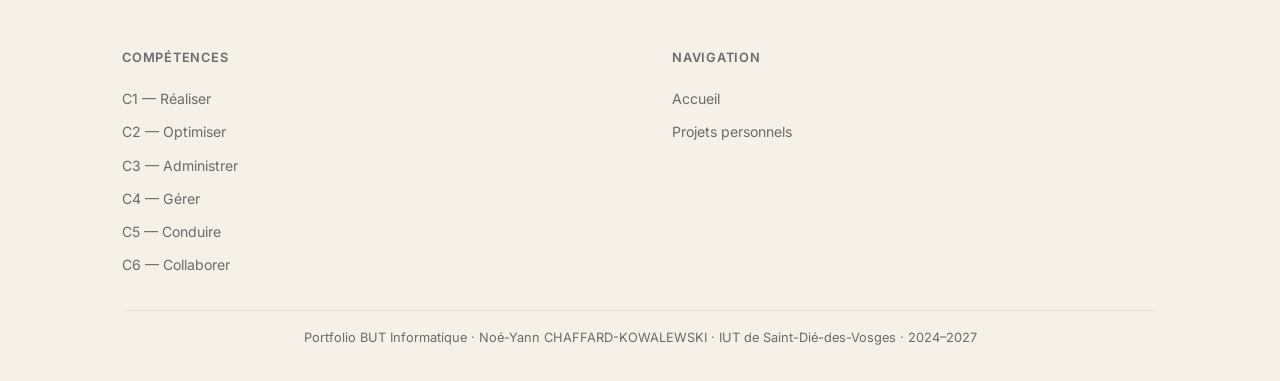
==== commit bd5c8c7c: "correction + modification analyse (stage)" ====
--- a/c2-optimiser.html
+++ b/c2-optimiser.html
@@ -263,7 +263,7 @@
             bien au-delà du contenu du cours.
           </p>
           <p>
-            Si c'était à refaire, je préparerai les notions avant les séances plutôt qu'après. Mon
+            Si c'était à refaire, je préparerais les notions avant les séances plutôt qu'après. Mon
             objectif pour la suite : arriver en cours avec les bases, pour que les exercices servent
             à confirmer plutôt qu'à construire from scratch.
           </p>
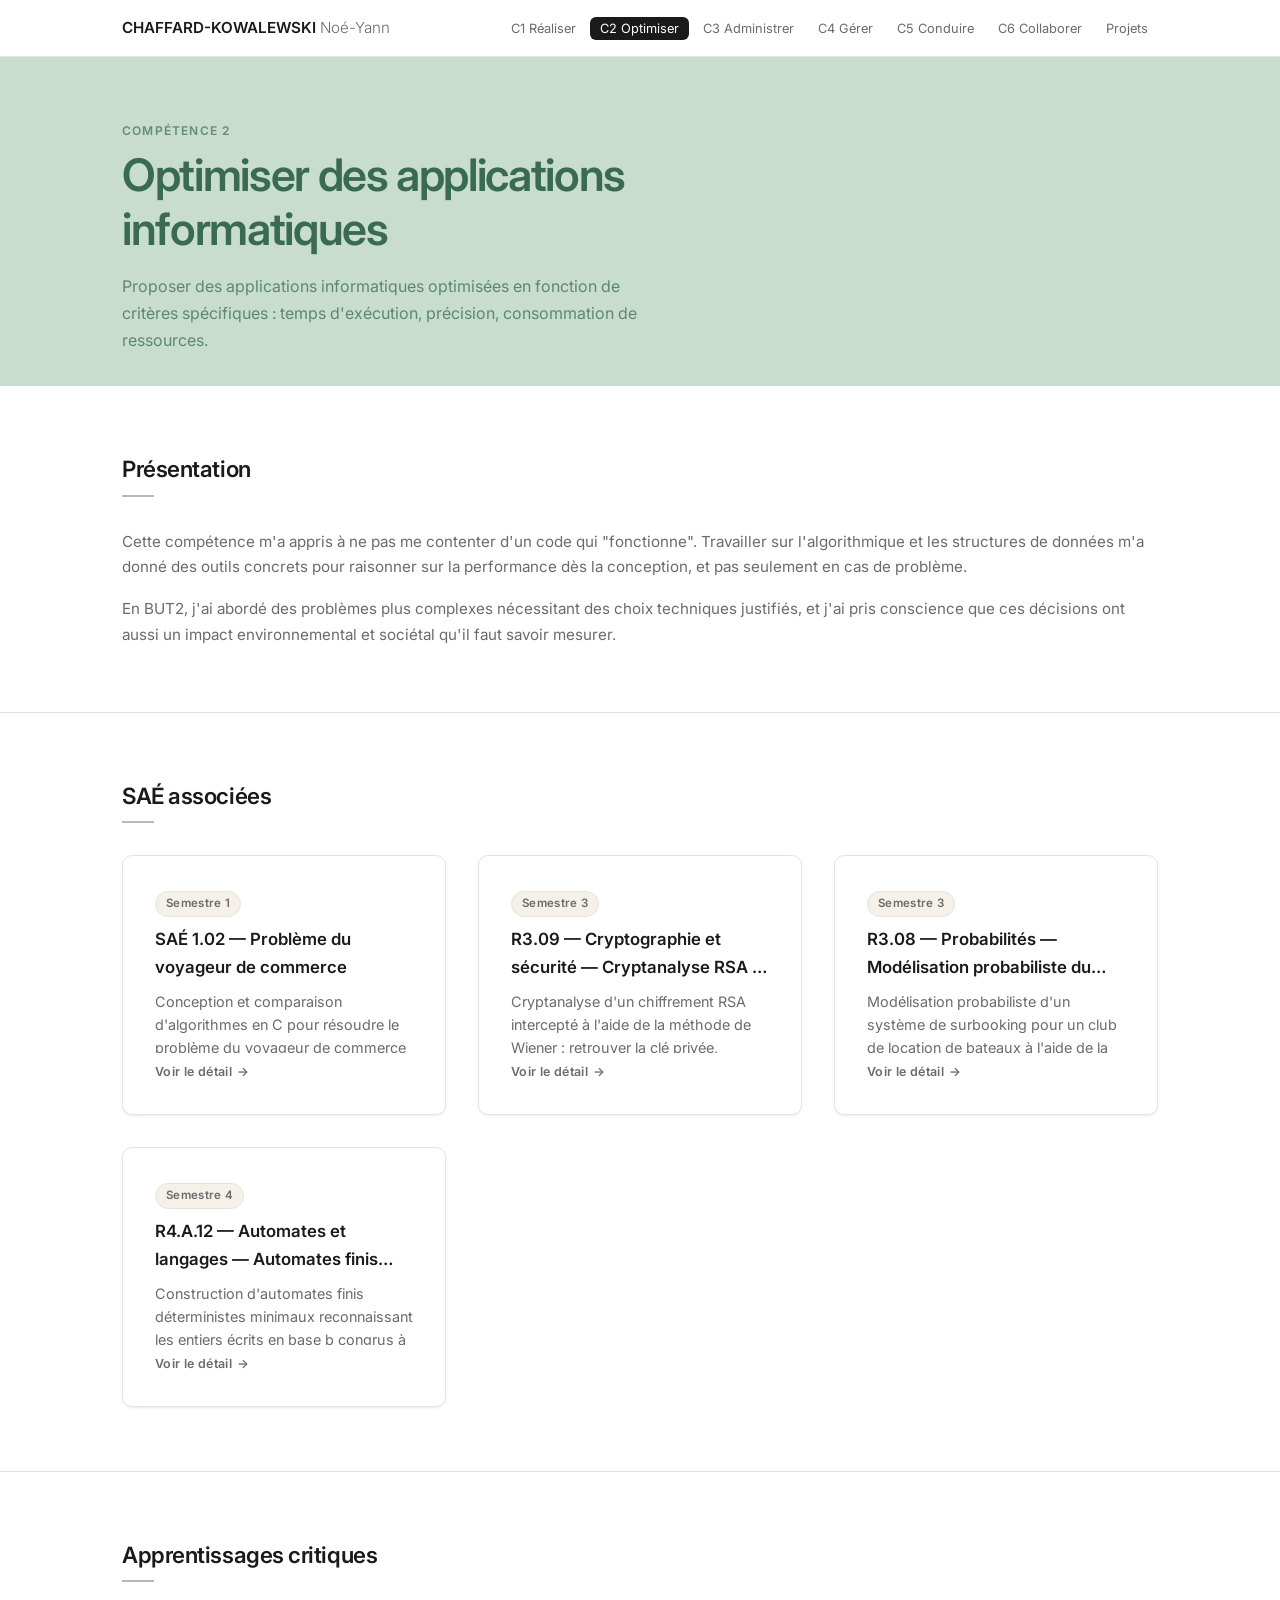
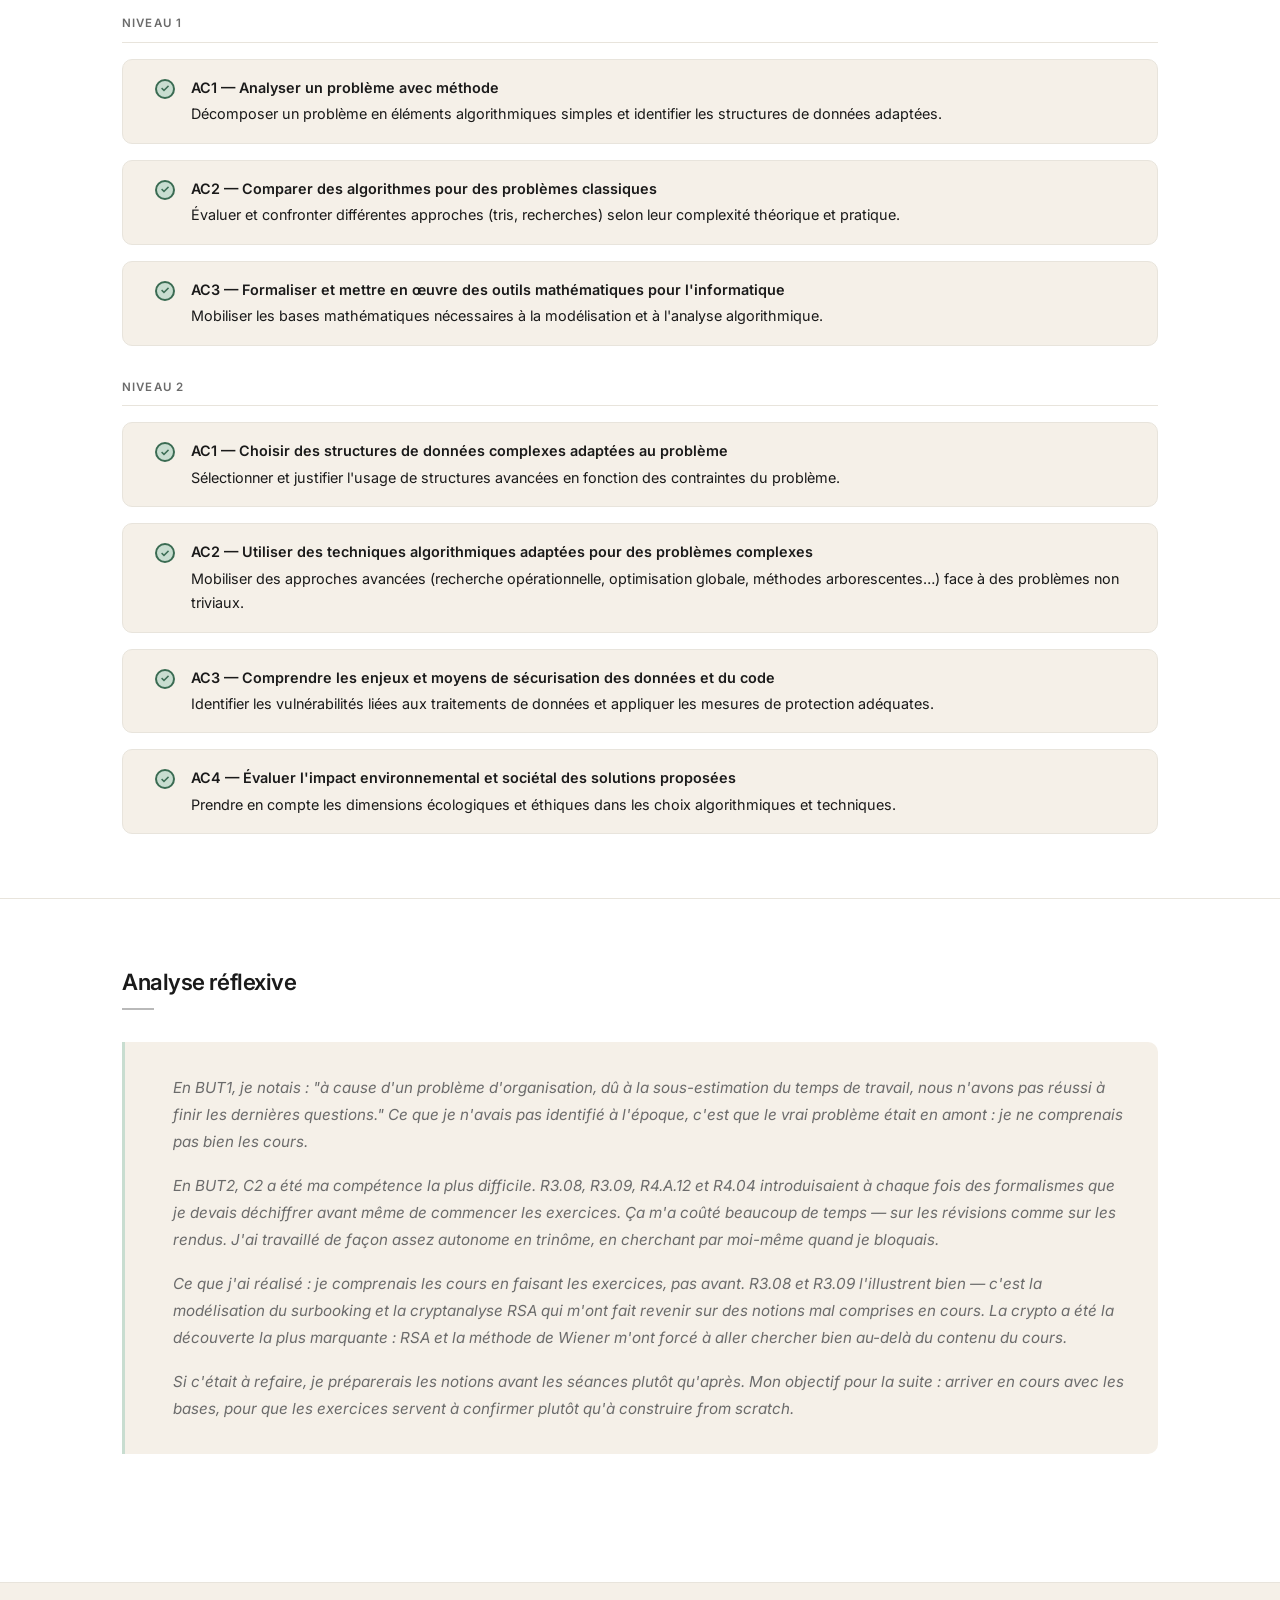
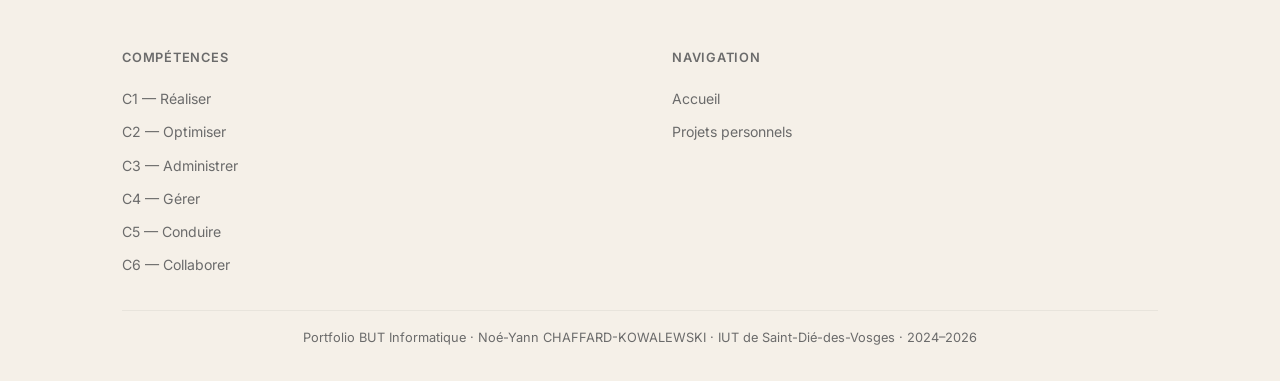
==== commit 06afeecd: "correction promo" ====
--- a/c2-optimiser.html
+++ b/c2-optimiser.html
@@ -85,7 +85,7 @@
             data-semester="Semestre 1"
             data-desc="<p>Conception et comparaison d'algorithmes en C pour résoudre le problème du voyageur de commerce : trouver le chemin le plus court passant par huit villes en minimisant distance et consommation d'énergie. Réalisé en binôme.</p>"
             data-detail="<p>La SAÉ demandait d'implémenter deux approches algorithmiques — une version non récursive puis une version récursive — pour résoudre le même problème. Elle mobilisait l'initiation au développement, l'intro architecture, l'intro système ainsi que les maths discrètes et outils fondamentaux pour les formules de calcul de distance. Par manque de temps, les dernières questions n'ont pas pu être traitées de façon exhaustive.</p>"
-            data-traces='[{"icon":"💻","title":"Trace 1 — Extrait du code source (C)","desc":"Portion du code implémentant les algorithmes de résolution.","file":"traces/trace-1.02.1.png"},{"icon":"🖥️","title":"Trace 2 — Aperçu de l&apos;exécution","desc":"Capture du terminal montrant le résultat du programme.","file":"traces/trace-1.02.2.png"}]'>
+            data-traces='[{"icon":"code","title":"Trace 1 — Extrait du code source (C)","desc":"Portion du code implémentant les algorithmes de résolution.","file":"traces/trace-1.02.1.png"},{"icon":"monitor","title":"Trace 2 — Aperçu de l&apos;exécution","desc":"Capture du terminal montrant le résultat du programme.","file":"traces/trace-1.02.2.png"}]'>
             <div class="sae-card__semester">
               <span class="tag">Semestre 1</span>
             </div>
@@ -103,7 +103,7 @@
             data-semester="Semestre 3"
             data-desc="<p>Cryptanalyse d'un chiffrement RSA intercepté à l'aide de la méthode de Wiener : retrouver la clé privée, factoriser le module et déchiffrer un message chiffré via le développement en fractions continues. Réalisé en trinôme, avec rendu d'un rapport PDF détaillant la démarche.</p>"
             data-detail="<p>L'exercice partait d'une clé publique (c, n) et d'un message chiffré interceptés dans le contexte d'une élection sécurisée par RSA. Il s'agissait d'appliquer la méthode de Wiener : développer c/n en fractions continues, calculer les réduites, déterminer la clé privée d via la relation de Bézout (cd − km = 1), factoriser n = pq, puis déchiffrer le message. Deux jeux de données étaient à traiter. La ressource mobilisée était R3.09 Cryptographie et sécurité, qui ancre directement cet exercice dans l'AC3 du niveau 2 de C2 : comprendre les enjeux et moyens de sécurisation des données.</p>"
-            data-traces='[{"icon":"🔐","title":"Trace 1 — Tableau des convergents (fractions continues)","desc":"Extrait du rapport montrant le développement en fractions continues de c/n et le tableau des convergents permettant d&apos;identifier la clé privée d.","file":"traces/trace-s3-c2-1.png"}]'>
+            data-traces='[{"icon":"lock","title":"Trace 1 — Tableau des convergents (fractions continues)","desc":"Extrait du rapport montrant le développement en fractions continues de c/n et le tableau des convergents permettant d&apos;identifier la clé privée d.","file":"traces/trace-s3-c2-1.png"}]'>
             <div class="sae-card__semester">
               <span class="tag">Semestre 3</span>
             </div>
@@ -121,7 +121,7 @@
             data-semester="Semestre 3"
             data-desc="<p>Modélisation probabiliste d'un système de surbooking pour un club de location de bateaux à l'aide de la loi binomiale puis de l'approximation normale. Calcul du nombre optimal de réservations maximisant la recette moyenne. Réalisé en trinôme avec rendu d'un rapport PDF.</p>"
             data-detail="<p>L'exercice modélisait le comportement aléatoire des clients d'un club nautique (présence/absence) via une loi binomiale B(n,p). Deux parties : sans surbooking d'abord (calcul de probabilités, espérance, recette moyenne), puis avec surbooking (optimisation du nombre de réservations n₀ maximisant E(Rn), avec contraintes de remboursement t et dédommagement d). La deuxième partie mobilisait l'approximation normale avec correction de continuité. Deux jeux de données étaient à traiter (m=25/p=0,88 et m=105/p=0,93). La ressource mobilisée était R3.08 Probabilités, qui ancre cet exercice dans l'AC2 du niveau 2 de C2 : utiliser des techniques algorithmiques adaptées pour des problèmes complexes.</p>"
-            data-traces='[{"icon":"📈","title":"Trace 1 — Graphique E(Rn)","desc":"Graphique de l&apos;évolution de la recette moyenne espérée E(Rn) en fonction du nombre de réservations n, illustrant l&apos;optimum de surbooking n₀.","file":"traces/trace-s3-c2-2.png"}]'>
+            data-traces='[{"icon":"trending-up","title":"Trace 1 — Graphique E(Rn)","desc":"Graphique de l&apos;évolution de la recette moyenne espérée E(Rn) en fonction du nombre de réservations n, illustrant l&apos;optimum de surbooking n₀.","file":"traces/trace-s3-c2-2.png"}]'>
             <div class="sae-card__semester">
               <span class="tag">Semestre 3</span>
             </div>
@@ -139,7 +139,7 @@
             data-semester="Semestre 4"
             data-desc="<p>Construction d'automates finis déterministes minimaux reconnaissant les entiers écrits en base b congrus à k modulo n. Vérification de la minimalité par la méthode de Nerode et représentation graphique. Réalisé en trinôme (groupe 9, jeux de données b=6/n=2/k=0 et b=2/n=3/k=2).</p>"
             data-detail="<p>L'exercice demandait de construire, pour deux jeux de paramètres (b,n,k), un automate fini déterministe minimal reconnaissant les entiers x en base b vérifiant x ≡ k (mod n). La table de transitions était construite à partir de la formule générale δ(r,c) = b×r + c mod n. La minimalité de l'automate était ensuite vérifiée par la méthode de Nerode : construction du tableau de partition, détermination des classes d'équivalence et renommage des états. Le langage reconnu était déterminé par la méthode du départ. La ressource mobilisée était R4.A.12 Automates et langages, ancrant cet exercice dans l'AC1 et AC2 du niveau 2 de C2.</p>"
-            data-traces='[{"icon":"🔄","title":"Trace 1 — Méthode de Nerode","desc":"Tableau de la méthode de Nerode montrant la partition des états et la vérification de la minimalité de l&apos;automate construit.","file":"traces/trace-s4-c2-2.png"}]'>
+            data-traces='[{"icon":"refresh-cw","title":"Trace 1 — Méthode de Nerode","desc":"Tableau de la méthode de Nerode montrant la partition des états et la vérification de la minimalité de l&apos;automate construit.","file":"traces/trace-s4-c2-2.png"}]'>
             <div class="sae-card__semester">
               <span class="tag">Semestre 4</span>
             </div>
@@ -296,7 +296,7 @@
           </ul>
         </div>
       </div>
-      <p class="footer__copy">Portfolio BUT Informatique · Noé-Yann CHAFFARD-KOWALEWSKI · IUT de Saint-Dié-des-Vosges · 2024–2027</p>
+      <p class="footer__copy">Portfolio BUT Informatique · Noé-Yann CHAFFARD-KOWALEWSKI · IUT de Saint-Dié-des-Vosges · 2024–2026</p>
     </div>
   </footer>
 
